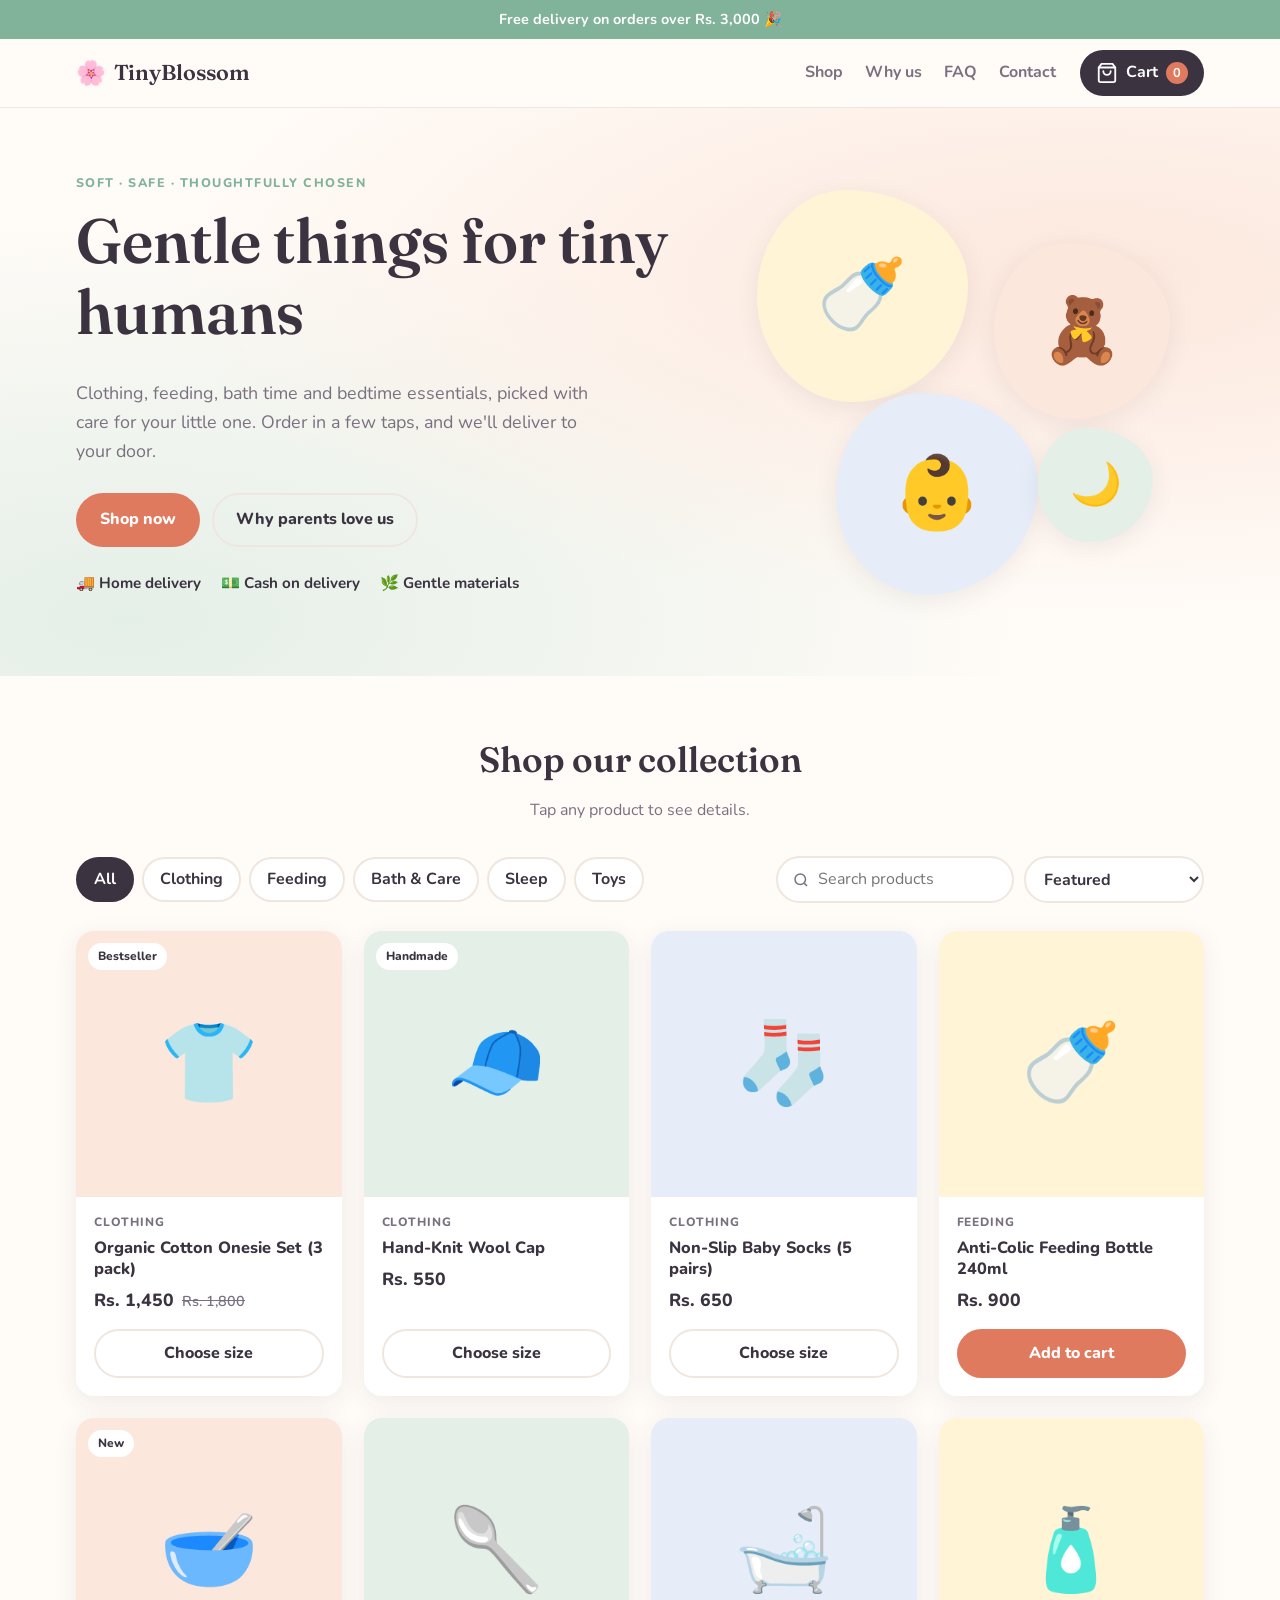
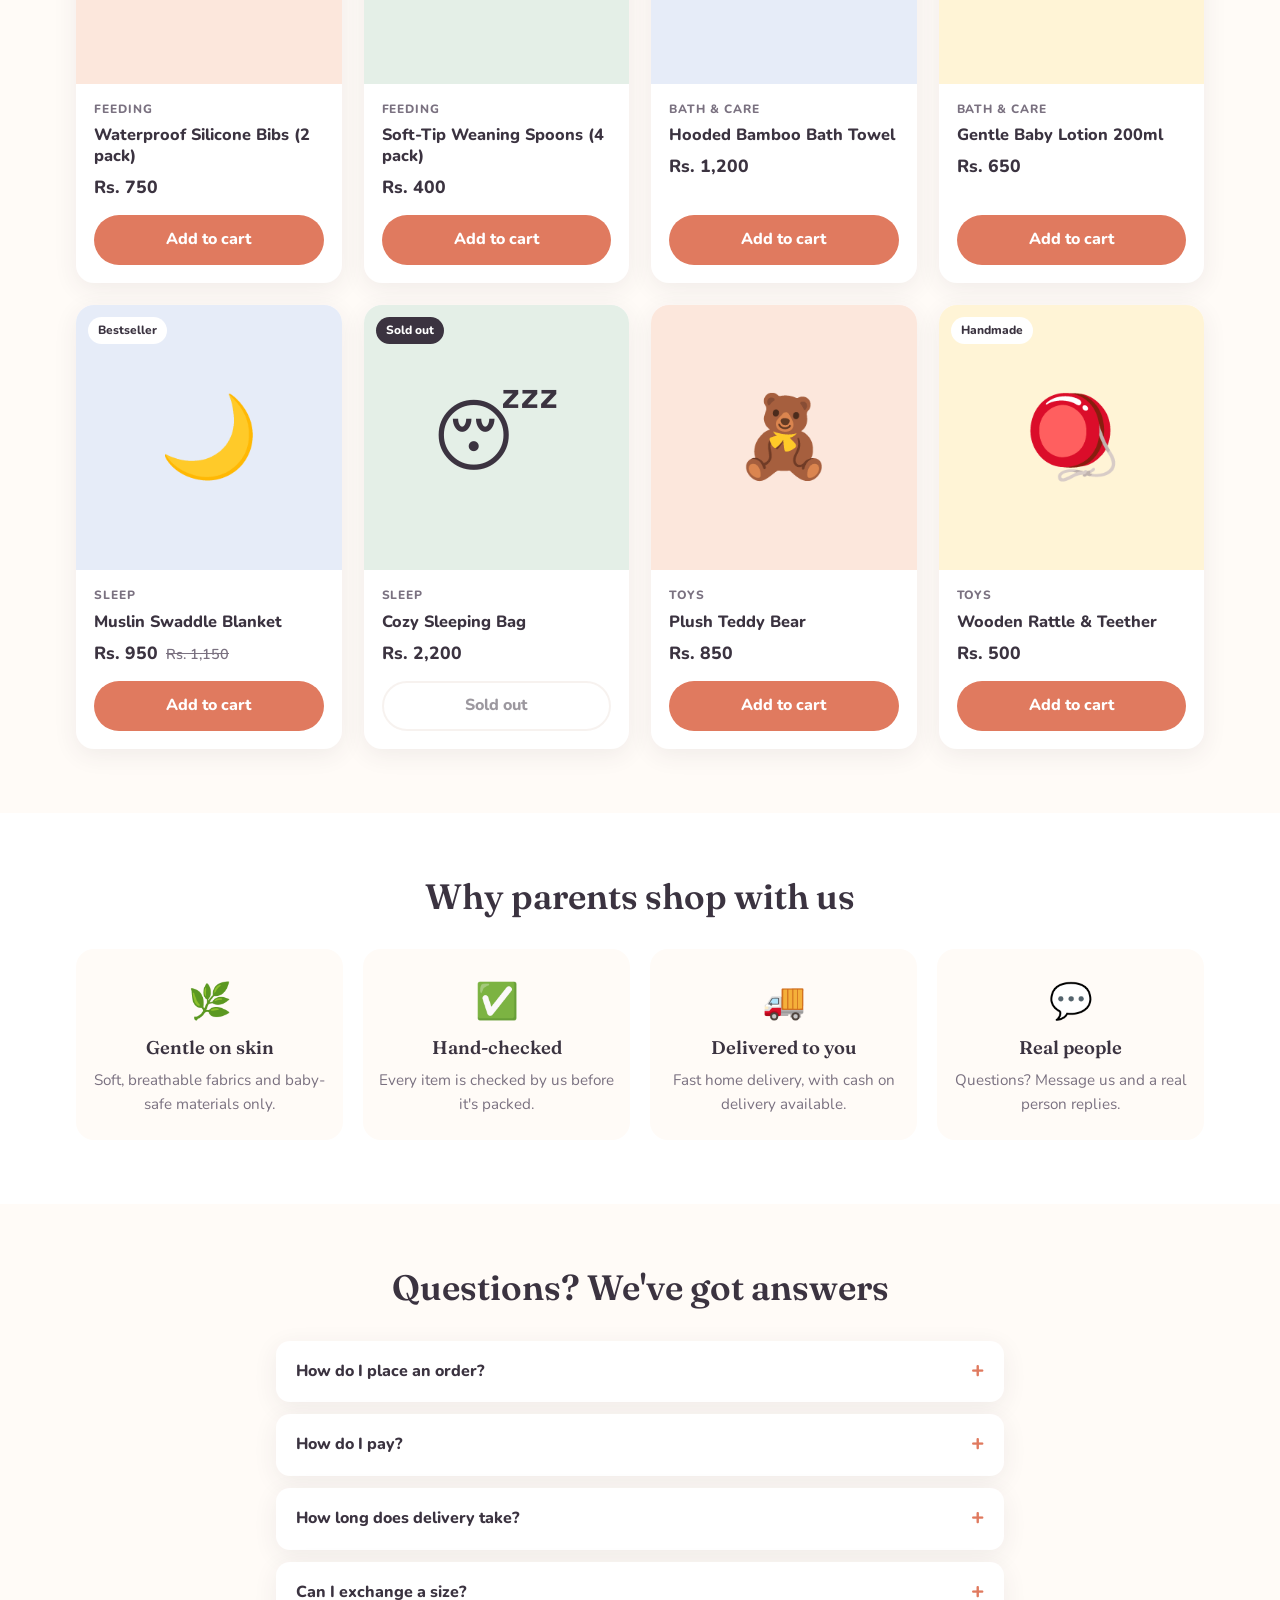
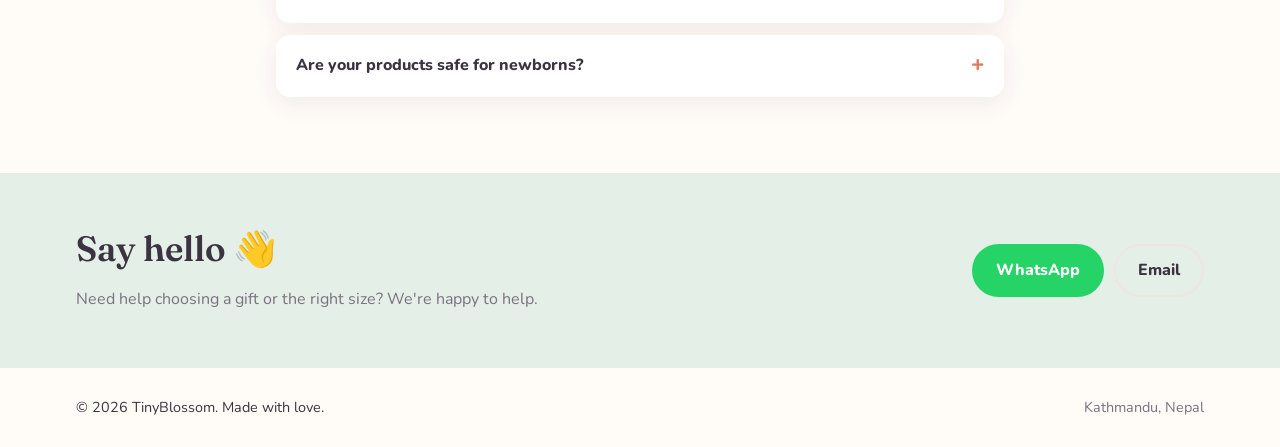
==== index.html @ 239378cd "TinyBlossom baby shop website Static shop with product catalog, filters, search, cart and WhatsApp/e" ====
<!doctype html>
<html lang="en">
<head>
  <meta charset="utf-8" />
  <meta name="viewport" content="width=device-width, initial-scale=1" />
  <title>TinyBlossom — Baby Shop</title>
  <meta name="description" content="Soft, safe and gentle baby clothing, feeding, bath, sleep and toys. Order easily on WhatsApp." />
  <link rel="icon" href="data:image/svg+xml,<svg xmlns='http://www.w3.org/2000/svg' viewBox='0 0 100 100'><text y='.9em' font-size='90'>🌸</text></svg>" />
  <link rel="preconnect" href="https://fonts.googleapis.com" />
  <link rel="preconnect" href="https://fonts.gstatic.com" crossorigin />
  <link href="https://fonts.googleapis.com/css2?family=Fraunces:opsz,wght@9..144,500;9..144,600&family=Nunito:wght@400;600;700;800&display=swap" rel="stylesheet" />
  <link rel="stylesheet" href="styles.css" />
</head>
<body>
  <a class="skip" href="#shop">Skip to products</a>

  <div class="announce" id="announce"></div>

  <header class="header">
    <div class="wrap header-inner">
      <a href="#" class="logo"><span class="logo-mark" aria-hidden="true">🌸</span><span class="shop-name"></span></a>
      <nav class="nav" aria-label="Main">
        <a href="#shop">Shop</a>
        <a href="#why">Why us</a>
        <a href="#faq">FAQ</a>
        <a href="#contact">Contact</a>
      </nav>
      <button class="cart-btn" id="cartBtn" aria-label="Open cart">
        <svg width="22" height="22" viewBox="0 0 24 24" fill="none" stroke="currentColor" stroke-width="2" stroke-linecap="round" stroke-linejoin="round" aria-hidden="true"><path d="M6 2 3 6v14a2 2 0 0 0 2 2h14a2 2 0 0 0 2-2V6l-3-4z"/><path d="M3 6h18"/><path d="M16 10a4 4 0 0 1-8 0"/></svg>
        <span>Cart</span>
        <span class="cart-count" id="cartCount">0</span>
      </button>
    </div>
  </header>

  <main>
    <section class="hero">
      <div class="wrap hero-inner">
        <div class="hero-text">
          <p class="eyebrow">Soft · Safe · Thoughtfully chosen</p>
          <h1><span class="tagline"></span></h1>
          <p class="lead">Clothing, feeding, bath time and bedtime essentials, picked with care for your little one. Order in a few taps, and we'll deliver to your door.</p>
          <div class="hero-cta">
            <a href="#shop" class="btn btn-primary">Shop now</a>
            <a href="#why" class="btn btn-ghost">Why parents love us</a>
          </div>
          <ul class="hero-perks">
            <li>🚚 Home delivery</li>
            <li>💵 Cash on delivery</li>
            <li>🌿 Gentle materials</li>
          </ul>
        </div>
        <div class="hero-art" aria-hidden="true">
          <div class="blob b1">🍼</div>
          <div class="blob b2">🧸</div>
          <div class="blob b3">👶</div>
          <div class="blob b4">🌙</div>
        </div>
      </div>
    </section>

    <section id="shop" class="shop">
      <div class="wrap">
        <div class="section-head">
          <h2>Shop our collection</h2>
          <p>Tap any product to see details.</p>
        </div>

        <div class="toolbar">
          <div class="chips" id="chips" role="tablist" aria-label="Categories"></div>
          <div class="toolbar-right">
            <label class="search">
              <svg width="18" height="18" viewBox="0 0 24 24" fill="none" stroke="currentColor" stroke-width="2" aria-hidden="true"><circle cx="11" cy="11" r="7"/><path d="m20 20-3.5-3.5"/></svg>
              <input id="search" type="search" placeholder="Search products" aria-label="Search products" />
            </label>
            <select id="sort" aria-label="Sort products">
              <option value="featured">Featured</option>
              <option value="low">Price: low to high</option>
              <option value="high">Price: high to low</option>
            </select>
          </div>
        </div>

        <div class="grid" id="grid"></div>
        <p class="empty" id="empty" hidden>No products match your search. Try another word.</p>
      </div>
    </section>

    <section id="why" class="why">
      <div class="wrap">
        <div class="section-head"><h2>Why parents shop with us</h2></div>
        <div class="why-grid">
          <div class="why-card"><div class="why-icon">🌿</div><h3>Gentle on skin</h3><p>Soft, breathable fabrics and baby-safe materials only.</p></div>
          <div class="why-card"><div class="why-icon">✅</div><h3>Hand-checked</h3><p>Every item is checked by us before it's packed.</p></div>
          <div class="why-card"><div class="why-icon">🚚</div><h3>Delivered to you</h3><p>Fast home delivery, with cash on delivery available.</p></div>
          <div class="why-card"><div class="why-icon">💬</div><h3>Real people</h3><p>Questions? Message us and a real person replies.</p></div>
        </div>
      </div>
    </section>

    <section id="faq" class="faq">
      <div class="wrap narrow">
        <div class="section-head"><h2>Questions? We've got answers</h2></div>
        <details><summary>How do I place an order?</summary><p>Add items to your cart, tap <strong>Checkout</strong>, fill in your name, phone and address, then send. Your order arrives to us on WhatsApp (or email), and we'll confirm it with you.</p></details>
        <details><summary>How do I pay?</summary><p>Cash on delivery is available. We can also share digital payment details when we confirm your order.</p></details>
        <details><summary>How long does delivery take?</summary><p>Usually 1–3 days inside the city and 3–7 days outside. We'll tell you the exact time when we confirm.</p></details>
        <details><summary>Can I exchange a size?</summary><p>Yes. Unused items with tags can be exchanged within 7 days. Just message us.</p></details>
        <details><summary>Are your products safe for newborns?</summary><p>We choose BPA-free, non-toxic and skin-friendly items. Each product page tells you more about the materials.</p></details>
      </div>
    </section>

    <section id="contact" class="contact">
      <div class="wrap contact-inner">
        <div>
          <h2>Say hello 👋</h2>
          <p>Need help choosing a gift or the right size? We're happy to help.</p>
        </div>
        <div class="contact-links" id="contactLinks"></div>
      </div>
    </section>
  </main>

  <footer class="footer">
    <div class="wrap footer-inner">
      <p>© <span id="year"></span> <span class="shop-name"></span>. Made with love.</p>
      <p class="muted" id="footerLoc"></p>
    </div>
  </footer>

  <!-- Product modal -->
  <dialog id="productModal" class="modal" aria-labelledby="pmTitle">
    <button class="icon-btn close" data-close aria-label="Close">✕</button>
    <div class="pm" id="pmBody"></div>
  </dialog>

  <!-- Cart drawer -->
  <div class="overlay" id="overlay" hidden></div>
  <aside class="drawer" id="drawer" aria-label="Shopping cart" aria-hidden="true">
    <div class="drawer-head">
      <h2 id="drawerTitle">Your cart</h2>
      <button class="icon-btn" id="closeDrawer" aria-label="Close cart">✕</button>
    </div>

    <div class="drawer-body" id="cartView">
      <div id="cartItems"></div>
      <div class="cart-empty" id="cartEmpty">
        <div class="big">🧺</div>
        <p>Your cart is empty.</p>
        <button class="btn btn-ghost" id="keepShopping">Browse products</button>
      </div>
    </div>

    <form class="drawer-body checkout" id="checkoutView" hidden novalidate>
      <button type="button" class="link-btn" id="backToCart">← Back to cart</button>
      <label>Full name<input name="name" required autocomplete="name" /></label>
      <label>Phone number<input name="phone" type="tel" required autocomplete="tel" /></label>
      <label>Delivery address<textarea name="address" rows="3" required autocomplete="street-address"></textarea></label>
      <label>Note (optional)<textarea name="note" rows="2" placeholder="Gift wrap, preferred time, etc."></textarea></label>
      <fieldset class="pay">
        <legend>Payment</legend>
        <label class="radio"><input type="radio" name="payment" value="Cash on delivery" checked /> Cash on delivery</label>
        <label class="radio"><input type="radio" name="payment" value="Digital payment (send details)" /> Digital payment</label>
      </fieldset>
      <p class="form-error" id="formError" role="alert"></p>
    </form>

    <div class="drawer-done drawer-body" id="doneView" hidden>
      <div class="big">💛</div>
      <h3>Thank you!</h3>
      <p>Your order message is ready. Once you send it, we'll reply to confirm your order and delivery.</p>
      <button class="btn btn-primary" id="doneBtn">Continue shopping</button>
    </div>

    <div class="drawer-foot" id="drawerFoot">
      <div class="totals">
        <div><span>Subtotal</span><span id="subtotal"></span></div>
        <div><span>Delivery</span><span id="delivery"></span></div>
        <div class="grand"><span>Total</span><span id="total"></span></div>
        <p class="free-note" id="freeNote"></p>
      </div>
      <button class="btn btn-primary btn-block" id="checkoutBtn">Checkout</button>
      <div class="send-btns" id="sendBtns" hidden>
        <button class="btn btn-whatsapp btn-block" id="sendWhatsapp" form="checkoutView" type="submit" data-via="whatsapp">Send order on WhatsApp</button>
        <button class="btn btn-ghost btn-block" id="sendEmail" form="checkoutView" type="submit" data-via="email">Send order by email</button>
      </div>
    </div>
  </aside>

  <div class="toast" id="toast" role="status" aria-live="polite"></div>

  <script src="products.js"></script>
  <script src="app.js"></script>
</body>
</html>
---- styles.css ----
:root {
  --bg: #FFFBF7;
  --surface: #FFFFFF;
  --ink: #3B3340;
  --muted: #7A7180;
  --line: #EFE6E0;
  --primary: #E07A5F;
  --primary-dark: #C9654B;
  --sage: #81B29A;
  --sage-soft: #E4EFE7;
  --peach-soft: #FCE7DC;
  --butter-soft: #FFF4D6;
  --sky-soft: #E6ECF8;
  --whatsapp: #25D366;
  --radius: 18px;
  --shadow: 0 6px 24px rgba(59, 51, 64, 0.08);
  --font-head: "Fraunces", Georgia, serif;
  --font-body: "Nunito", system-ui, -apple-system, sans-serif;
}

* { box-sizing: border-box; }
html { scroll-behavior: smooth; overflow-x: clip; }
body {
  margin: 0;
  background: var(--bg);
  color: var(--ink);
  font-family: var(--font-body);
  font-size: 16px;
  line-height: 1.6;
  -webkit-font-smoothing: antialiased;
}
img { max-width: 100%; display: block; }
a { color: inherit; }
h1, h2, h3 { font-family: var(--font-head); font-weight: 600; line-height: 1.15; margin: 0 0 .5em; }
h2 { font-size: clamp(1.6rem, 3vw, 2.2rem); }
button, input, select, textarea { font: inherit; color: inherit; }
:focus-visible { outline: 3px solid var(--sage); outline-offset: 2px; }

.wrap { max-width: 1160px; margin: 0 auto; padding: 0 16px; }
.narrow { max-width: 760px; }
.muted { color: var(--muted); }

.skip { position: absolute; left: -999px; top: 8px; background: var(--ink); color: #fff; padding: 8px 12px; border-radius: 8px; z-index: 100; }
.skip:focus { left: 8px; }

.announce { background: var(--sage); color: #fff; text-align: center; font-size: .9rem; font-weight: 700; padding: 8px 16px; }
.announce:empty { display: none; }

/* Header */
.header { position: sticky; top: 0; z-index: 20; background: rgba(255, 251, 247, .92); backdrop-filter: blur(10px); border-bottom: 1px solid var(--line); }
.header-inner { display: flex; align-items: center; gap: 24px; height: 68px; }
.logo { display: flex; align-items: center; gap: 8px; text-decoration: none; font-family: var(--font-head); font-size: 1.35rem; font-weight: 600; }
.logo-mark { font-size: 1.5rem; }
.nav { display: flex; gap: 22px; margin-left: auto; }
.nav a { text-decoration: none; font-weight: 700; color: var(--muted); }
.nav a:hover { color: var(--ink); }
.cart-btn { display: flex; align-items: center; gap: 8px; border: 0; background: var(--ink); color: #fff; padding: 10px 16px; border-radius: 999px; cursor: pointer; font-weight: 700; }
.cart-btn:hover { background: #2a242e; }
.cart-count { background: var(--primary); min-width: 22px; height: 22px; border-radius: 999px; font-size: .8rem; display: grid; place-items: center; padding: 0 6px; }
.cart-btn.bump { animation: bump .35s ease; }
@keyframes bump { 50% { transform: scale(1.12); } }

/* Buttons */
.btn { display: inline-flex; align-items: center; justify-content: center; gap: 8px; border: 2px solid transparent; padding: 12px 22px; border-radius: 999px; font-weight: 800; text-decoration: none; cursor: pointer; transition: background .15s, transform .1s; }
.btn:active { transform: scale(.98); }
.btn-primary { background: var(--primary); color: #fff; }
.btn-primary:hover { background: var(--primary-dark); }
.btn-ghost { background: transparent; border-color: var(--line); color: var(--ink); }
.btn-ghost:hover { border-color: var(--ink); }
.btn-whatsapp { background: var(--whatsapp); color: #fff; }
.btn-whatsapp:hover { background: #1fb457; }
.btn-block { width: 100%; }
.btn[disabled] { opacity: .5; cursor: not-allowed; }
.icon-btn { border: 0; background: var(--bg); width: 40px; height: 40px; border-radius: 999px; cursor: pointer; font-size: 1rem; }
.icon-btn:hover { background: var(--line); }
.link-btn { border: 0; background: none; padding: 0; color: var(--muted); font-weight: 700; cursor: pointer; text-align: left; }

/* Hero */
.hero { padding: 56px 0 72px; background: radial-gradient(ellipse at 85% 30%, var(--peach-soft), transparent 60%), radial-gradient(ellipse at 10% 90%, var(--sage-soft), transparent 55%); }
.hero-inner { display: grid; grid-template-columns: 1.1fr .9fr; gap: 40px; align-items: center; }
.eyebrow { text-transform: uppercase; letter-spacing: .12em; font-size: .78rem; font-weight: 800; color: var(--sage); margin: 0 0 12px; }
.hero h1 { font-size: clamp(2.3rem, 5.5vw, 3.9rem); }
.lead { font-size: 1.12rem; color: var(--muted); max-width: 520px; }
.hero-cta { display: flex; gap: 12px; flex-wrap: wrap; margin: 28px 0 24px; }
.hero-perks { list-style: none; padding: 0; margin: 0; display: flex; flex-wrap: wrap; gap: 10px 20px; font-weight: 700; font-size: .95rem; }
.hero-art { position: relative; aspect-ratio: 1; max-width: 440px; justify-self: center; width: 100%; }
.blob { position: absolute; display: grid; place-items: center; border-radius: 42% 58% 55% 45% / 50% 45% 55% 50%; box-shadow: var(--shadow); animation: float 6s ease-in-out infinite; }
.b1 { width: 48%; height: 48%; left: 4%; top: 6%; background: var(--butter-soft); font-size: 4.5rem; }
.b2 { width: 40%; height: 40%; right: 2%; top: 18%; background: var(--peach-soft); font-size: 4rem; animation-delay: -2s; }
.b3 { width: 46%; height: 46%; left: 22%; bottom: 2%; background: var(--sky-soft); font-size: 4.5rem; animation-delay: -4s; }
.b4 { width: 26%; height: 26%; right: 6%; bottom: 14%; background: var(--sage-soft); font-size: 2.6rem; animation-delay: -1s; }
@keyframes float { 50% { transform: translateY(-10px); } }
@media (prefers-reduced-motion: reduce) { .blob, .cart-btn.bump { animation: none; } html { scroll-behavior: auto; } }

/* Shop */
.shop { padding: 64px 0; }
.section-head { text-align: center; margin-bottom: 32px; }
.section-head p { color: var(--muted); margin: 0; }
.toolbar { display: flex; flex-wrap: wrap; gap: 16px; justify-content: space-between; align-items: center; margin-bottom: 28px; }
.chips { display: flex; gap: 8px; flex-wrap: wrap; }
.chip { border: 2px solid var(--line); background: var(--surface); padding: 8px 16px; border-radius: 999px; font-weight: 700; cursor: pointer; }
.chip:hover { border-color: var(--ink); }
.chip[aria-selected="true"] { background: var(--ink); color: #fff; border-color: var(--ink); }
.toolbar-right { display: flex; gap: 10px; }
.search { display: flex; align-items: center; gap: 8px; background: var(--surface); border: 2px solid var(--line); border-radius: 999px; padding: 0 14px; color: var(--muted); }
.search:focus-within { border-color: var(--sage); }
.search input { border: 0; outline: 0; background: transparent; padding: 9px 0; width: 180px; color: var(--ink); }
select { border: 2px solid var(--line); background: var(--surface); border-radius: 999px; padding: 9px 14px; font-weight: 700; cursor: pointer; }

.grid { display: grid; grid-template-columns: repeat(auto-fill, minmax(240px, 1fr)); gap: 22px; }
.card { background: var(--surface); border-radius: var(--radius); overflow: hidden; box-shadow: var(--shadow); display: flex; flex-direction: column; transition: transform .2s, box-shadow .2s; }
.card:hover { transform: translateY(-4px); box-shadow: 0 12px 32px rgba(59, 51, 64, .12); }
.card-media { position: relative; aspect-ratio: 1; display: grid; place-items: center; font-size: 5rem; border: 0; padding: 0; cursor: pointer; width: 100%; }
.card-media img { width: 100%; height: 100%; object-fit: cover; }
.badge { position: absolute; top: 12px; left: 12px; background: var(--surface); padding: 4px 10px; border-radius: 999px; font-size: .75rem; font-weight: 800; }
.badge.out { background: var(--ink); color: #fff; }
.card-body { padding: 16px 18px 18px; display: flex; flex-direction: column; gap: 6px; flex: 1; }
.card-cat { font-size: .75rem; text-transform: uppercase; letter-spacing: .08em; color: var(--muted); font-weight: 800; }
.card-title { font-weight: 800; font-size: 1.02rem; line-height: 1.3; margin: 0; border: 0; background: none; padding: 0; text-align: left; cursor: pointer; }
.card-title:hover { color: var(--primary); }
.price { display: flex; gap: 8px; align-items: baseline; font-weight: 800; font-size: 1.1rem; }
.old { color: var(--muted); text-decoration: line-through; font-weight: 600; font-size: .9rem; }
.card-foot { margin-top: auto; padding-top: 8px; }
.card .btn { width: 100%; padding: 10px 16px; }
.empty { text-align: center; color: var(--muted); padding: 40px 0; }

/* Why */
.why { padding: 64px 0; background: var(--surface); }
.why-grid { display: grid; grid-template-columns: repeat(4, 1fr); gap: 20px; }
.why-card { text-align: center; padding: 24px 16px; border-radius: var(--radius); background: var(--bg); }
.why-icon { font-size: 2.2rem; margin-bottom: 8px; }
.why-card h3 { font-size: 1.15rem; }
.why-card p { margin: 0; color: var(--muted); font-size: .95rem; }

/* FAQ */
.faq { padding: 64px 0; }
details { background: var(--surface); border-radius: 14px; padding: 4px 20px; margin-bottom: 12px; box-shadow: var(--shadow); }
summary { cursor: pointer; font-weight: 800; padding: 14px 0; list-style: none; display: flex; justify-content: space-between; gap: 16px; }
summary::-webkit-details-marker { display: none; }
summary::after { content: "+"; font-size: 1.4rem; line-height: 1; color: var(--primary); }
details[open] summary::after { content: "–"; }
details p { margin: 0 0 16px; color: var(--muted); }

/* Contact */
.contact { padding: 56px 0; background: var(--sage-soft); }
.contact-inner { display: flex; flex-wrap: wrap; justify-content: space-between; align-items: center; gap: 24px; }
.contact p { margin: 0; color: var(--muted); }
.contact-links { display: flex; flex-wrap: wrap; gap: 10px; }

.footer { padding: 28px 0; font-size: .9rem; }
.footer-inner { display: flex; flex-wrap: wrap; justify-content: space-between; gap: 8px; }
.footer p { margin: 0; }

/* Product modal */
.modal { border: 0; border-radius: 24px; padding: 0; max-width: 820px; width: calc(100% - 32px); background: var(--surface); color: var(--ink); box-shadow: 0 30px 80px rgba(0, 0, 0, .25); }
.modal::backdrop { background: rgba(59, 51, 64, .45); }
.modal .close { position: absolute; top: 12px; right: 12px; z-index: 2; background: var(--surface); }
.pm { display: grid; grid-template-columns: 1fr 1fr; }
.pm-media { display: grid; place-items: center; font-size: 8rem; min-height: 320px; }
.pm-media img { width: 100%; height: 100%; object-fit: cover; }
.pm-info { padding: 32px 28px; display: flex; flex-direction: column; gap: 12px; }
.pm-info h3 { font-size: 1.6rem; margin: 0; }
.pm-info p { margin: 0; color: var(--muted); }
.opt-label { font-weight: 800; font-size: .9rem; }
.sizes { display: flex; gap: 8px; flex-wrap: wrap; }
.size { border: 2px solid var(--line); background: var(--surface); border-radius: 10px; padding: 6px 12px; font-weight: 700; cursor: pointer; }
.size[aria-pressed="true"] { border-color: var(--ink); background: var(--ink); color: #fff; }
.qty { display: inline-flex; align-items: center; border: 2px solid var(--line); border-radius: 999px; }
.qty button { border: 0; background: none; width: 36px; height: 36px; cursor: pointer; font-size: 1.1rem; font-weight: 800; }
.qty span { min-width: 28px; text-align: center; font-weight: 800; }
.pm-actions { display: flex; gap: 12px; align-items: center; margin-top: 8px; flex-wrap: wrap; }
.pm-actions .btn { flex: 1; }

/* Drawer */
.overlay { position: fixed; inset: 0; background: rgba(59, 51, 64, .45); z-index: 40; }
.drawer { position: fixed; top: 0; right: 0; height: 100%; width: min(420px, 100%); background: var(--surface); z-index: 50; display: flex; flex-direction: column; transform: translateX(100%); visibility: hidden; transition: transform .28s ease, visibility 0s .28s; box-shadow: -10px 0 40px rgba(0, 0, 0, .12); }
.drawer.open { transform: none; visibility: visible; transition: transform .28s ease; }
.drawer-head { display: flex; justify-content: space-between; align-items: center; padding: 18px 20px; border-bottom: 1px solid var(--line); }
.drawer-head h2 { font-size: 1.4rem; margin: 0; }
.drawer-body { flex: 1; overflow-y: auto; padding: 16px 20px; }
.drawer-foot { border-top: 1px solid var(--line); padding: 16px 20px 20px; display: flex; flex-direction: column; gap: 10px; }
.cart-item { display: grid; grid-template-columns: 64px 1fr auto; gap: 12px; align-items: center; padding: 12px 0; border-bottom: 1px solid var(--line); }
.ci-thumb { width: 64px; height: 64px; border-radius: 12px; display: grid; place-items: center; font-size: 2rem; overflow: hidden; }
.ci-thumb img { width: 100%; height: 100%; object-fit: cover; }
.ci-name { font-weight: 800; font-size: .95rem; line-height: 1.3; }
.ci-meta { font-size: .85rem; color: var(--muted); }
.ci-right { display: flex; flex-direction: column; align-items: flex-end; gap: 6px; }
.ci-right .qty button { width: 28px; height: 28px; font-size: .95rem; }
.ci-remove { border: 0; background: none; color: var(--muted); font-size: .8rem; cursor: pointer; text-decoration: underline; padding: 0; }
.cart-empty, .drawer-done { text-align: center; padding: 40px 10px; color: var(--muted); }
.drawer-done { display: flex; flex-direction: column; align-items: center; gap: 8px; }
.drawer-done[hidden], .cart-empty[hidden], .checkout[hidden], .drawer-foot[hidden], .send-btns[hidden] { display: none; }
.big { font-size: 3.5rem; }
.totals > div { display: flex; justify-content: space-between; color: var(--muted); }
.totals .grand { color: var(--ink); font-weight: 800; font-size: 1.15rem; margin-top: 4px; }
.free-note { margin: 6px 0 0; font-size: .85rem; color: var(--sage); font-weight: 700; }
.free-note:empty { display: none; }
.send-btns { display: flex; flex-direction: column; gap: 10px; }

.checkout { display: flex; flex-direction: column; gap: 14px; }
.checkout label { display: flex; flex-direction: column; gap: 6px; font-weight: 800; font-size: .9rem; }
.checkout input, .checkout textarea { border: 2px solid var(--line); border-radius: 12px; padding: 10px 12px; font-weight: 400; resize: vertical; }
.checkout input:focus, .checkout textarea:focus { outline: 0; border-color: var(--sage); }
.checkout .invalid { border-color: var(--primary); }
.pay { border: 2px solid var(--line); border-radius: 12px; padding: 10px 14px; display: flex; flex-direction: column; gap: 6px; }
.pay legend { font-weight: 800; font-size: .9rem; padding: 0 4px; }
.checkout .radio { flex-direction: row; align-items: center; gap: 8px; font-weight: 600; }
.form-error { color: var(--primary-dark); font-weight: 700; margin: 0; font-size: .9rem; }
.form-error:empty { display: none; }

.toast { position: fixed; left: 50%; bottom: 24px; visibility: hidden; transform: translate(-50%, 120px); background: var(--ink); color: #fff; padding: 12px 20px; border-radius: 999px; font-weight: 700; z-index: 60; transition: transform .25s ease; pointer-events: none; max-width: calc(100% - 32px); text-align: center; }
.toast.show { transform: translate(-50%, 0); visibility: visible; }
body.locked .toast { display: none; }

body.locked { overflow: hidden; }

/* Responsive */
@media (max-width: 900px) {
  .why-grid { grid-template-columns: repeat(2, 1fr); }
}
@media (max-width: 760px) {
  .nav { display: none; }
  .cart-btn { margin-left: auto; }
  .hero { padding: 32px 0 48px; }
  .hero-inner { grid-template-columns: 1fr; }
  .hero-art { max-width: 280px; order: -1; }
  .b1, .b3 { font-size: 3rem; } .b2 { font-size: 2.6rem; } .b4 { font-size: 1.8rem; }
  .toolbar { flex-direction: column; align-items: stretch; }
  .chips { flex-wrap: nowrap; overflow-x: auto; padding-bottom: 4px; scrollbar-width: none; }
  .chip { flex-shrink: 0; }
  .toolbar-right { width: 100%; }
  .search { flex: 1; }
  .search input { width: 100%; }
  .grid { grid-template-columns: repeat(2, 1fr); gap: 14px; }
  .card-media { font-size: 3.5rem; }
  .card-body { padding: 12px; }
  .card-title { font-size: .92rem; }
  .pm { grid-template-columns: 1fr; }
  .pm-media { min-height: 200px; font-size: 6rem; }
  .pm-info { padding: 20px; }
}
@media (max-width: 380px) {
  .cart-btn span:not(.cart-count) { display: none; }
}
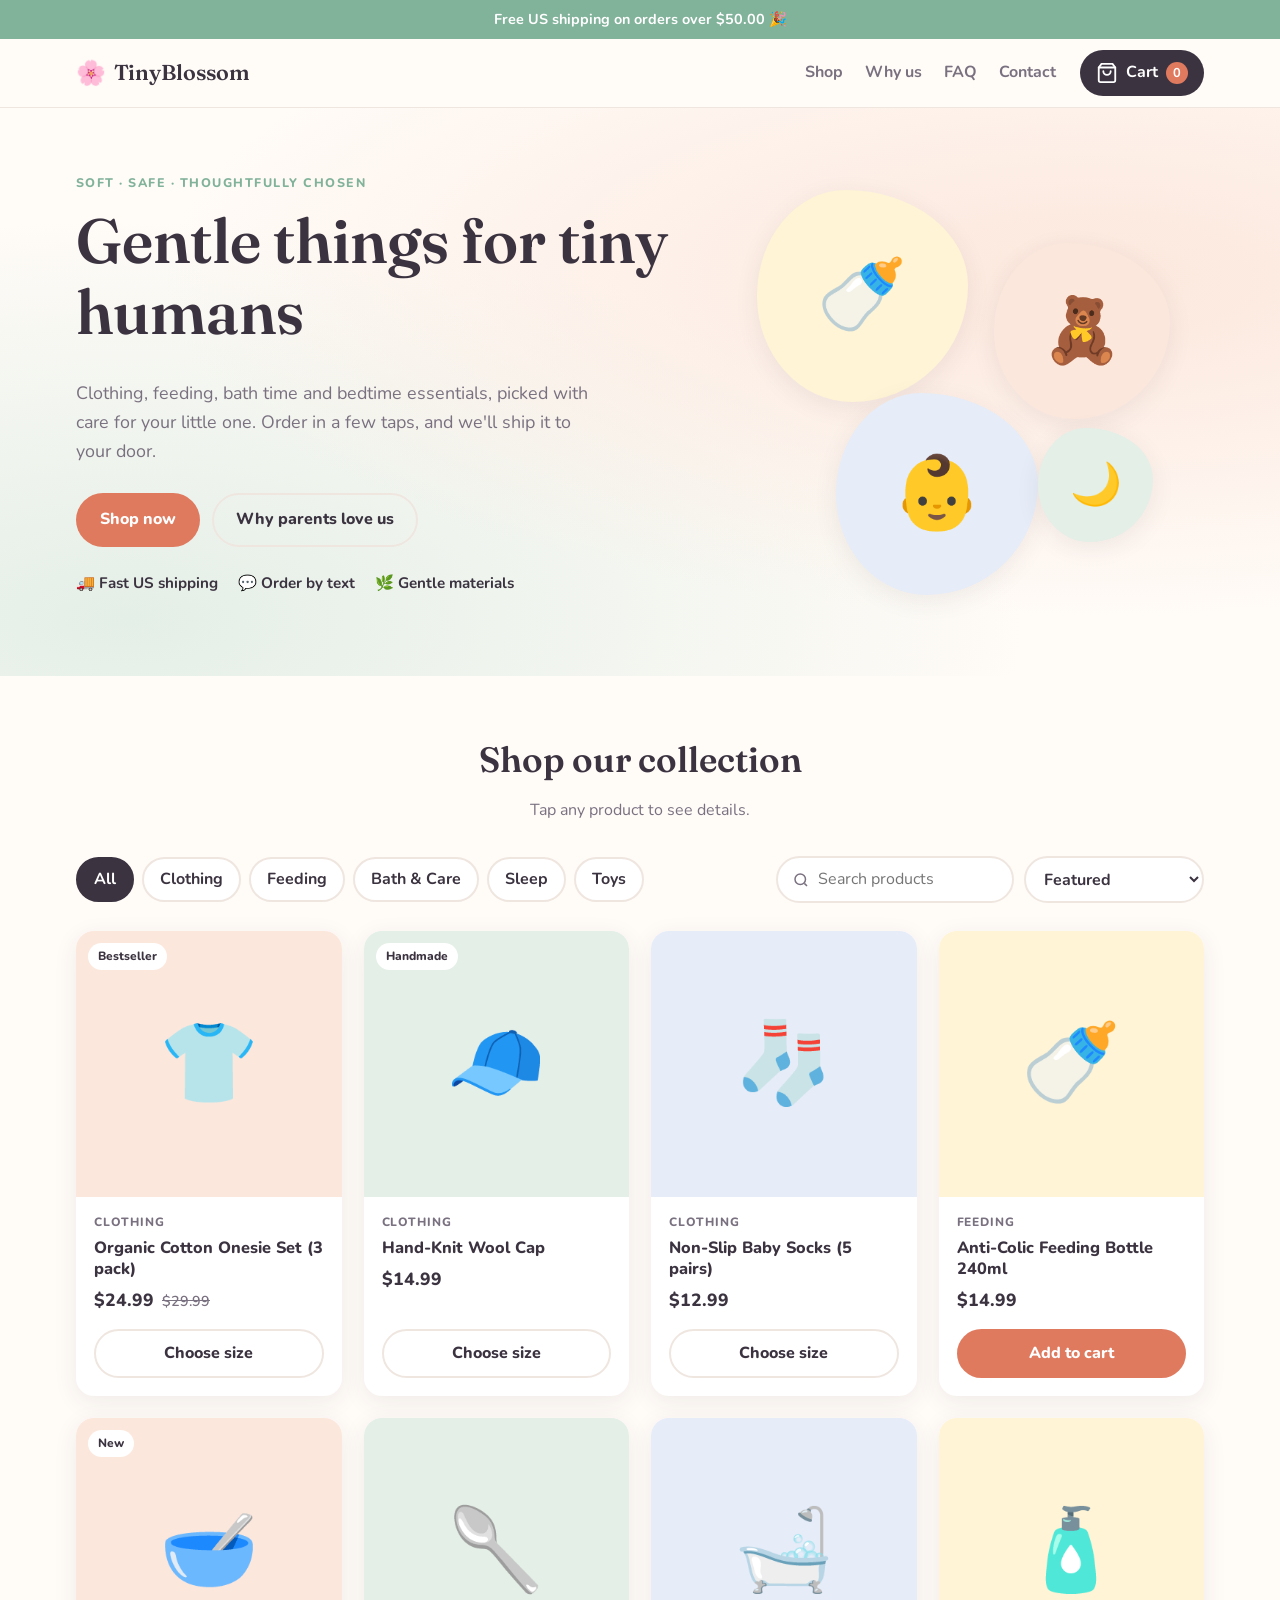
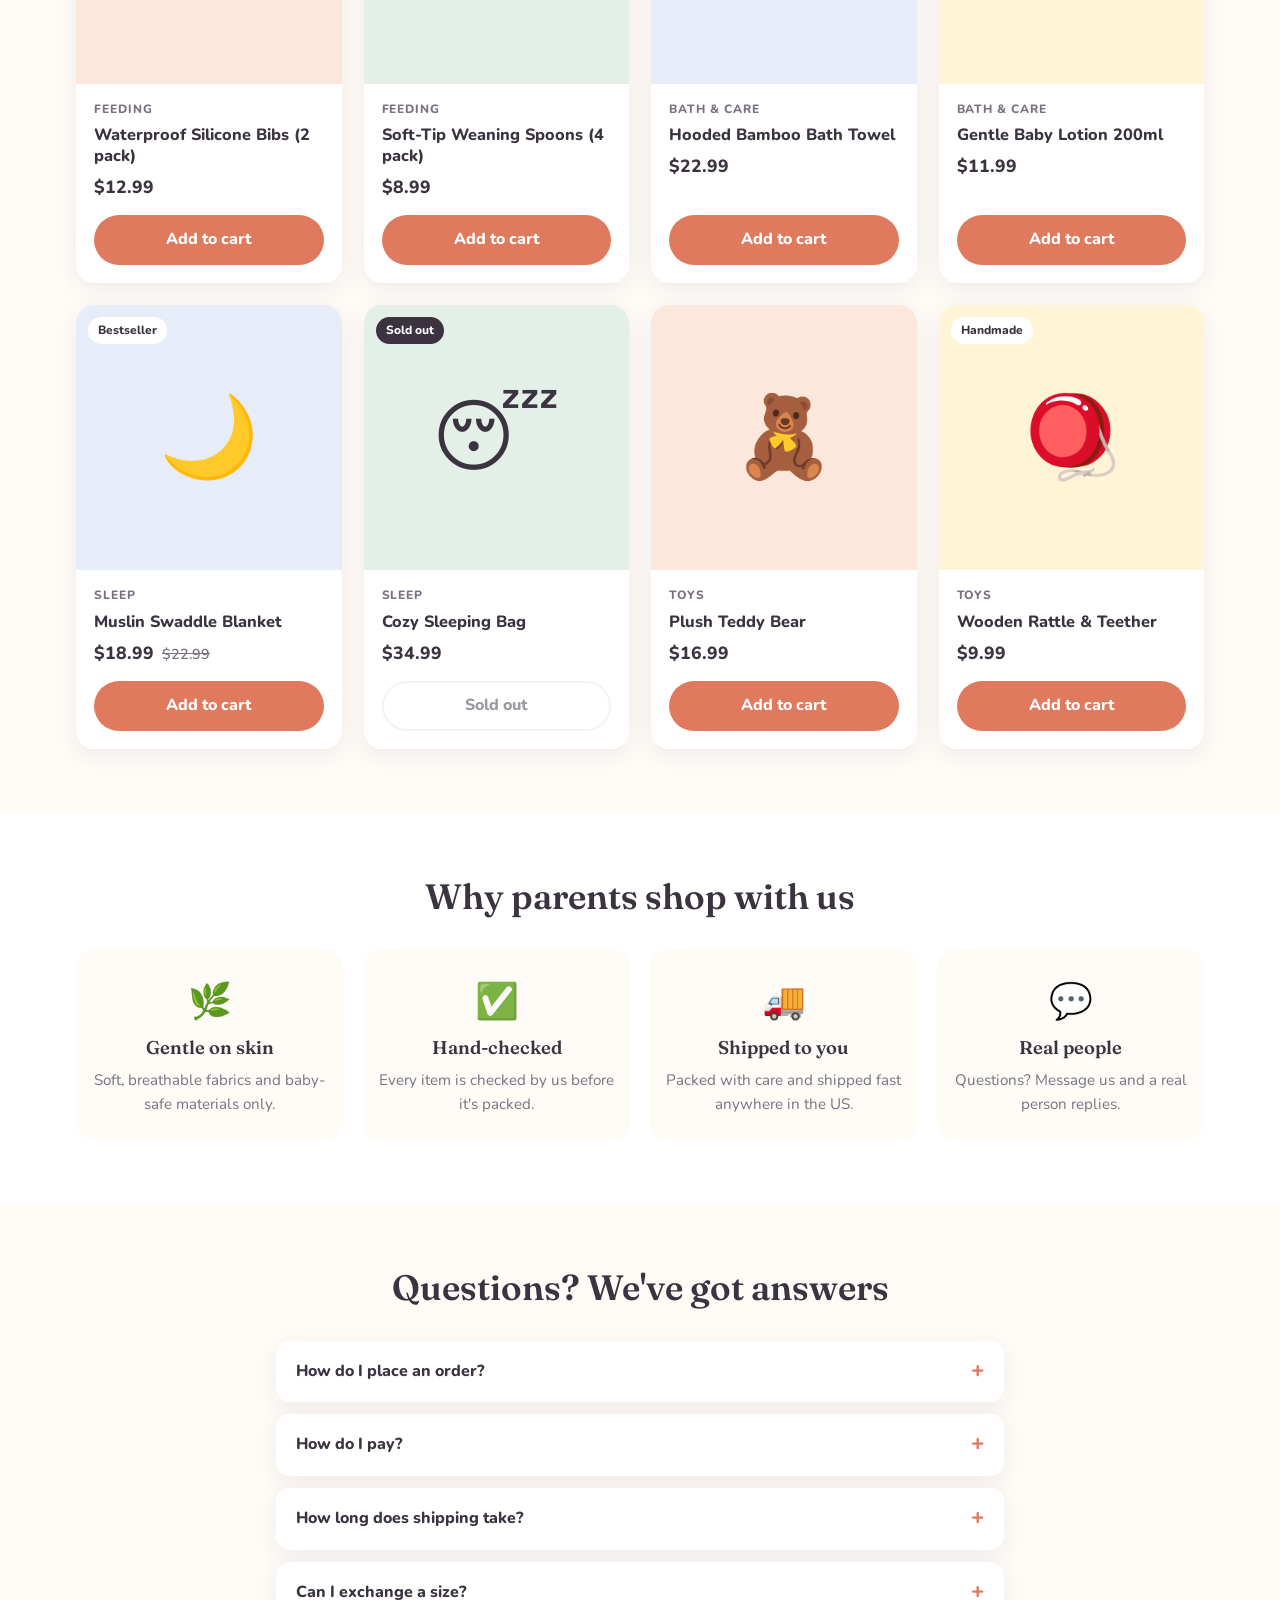
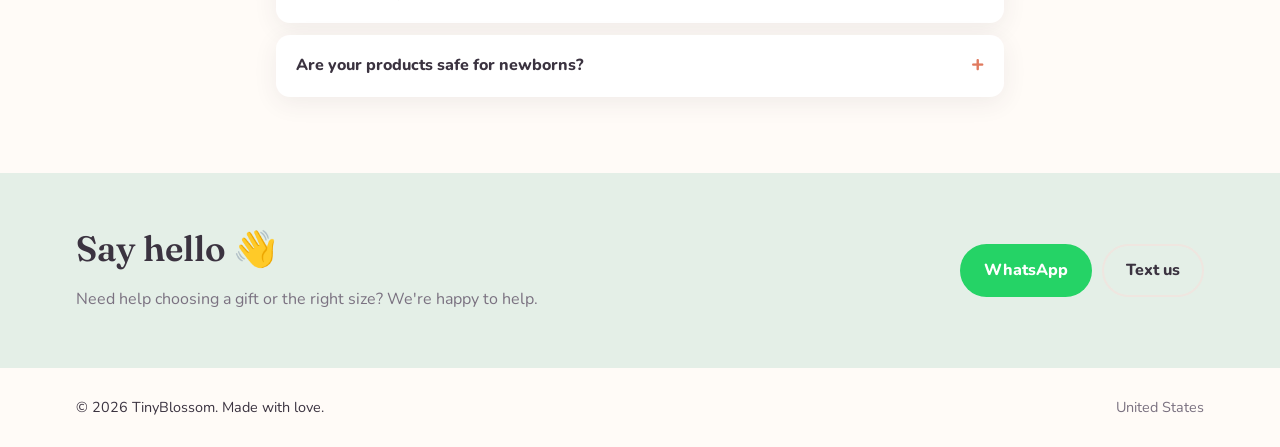
==== commit 4f85fc1d: "Set up shop for the US: USD prices, shipping, SMS ordering Co-Authored-By: Claude Opus 5.5 <noreply@" ====
--- a/index.html
+++ b/index.html
@@ -4,7 +4,7 @@
   <meta charset="utf-8" />
   <meta name="viewport" content="width=device-width, initial-scale=1" />
   <title>TinyBlossom — Baby Shop</title>
-  <meta name="description" content="Soft, safe and gentle baby clothing, feeding, bath, sleep and toys. Order easily on WhatsApp." />
+  <meta name="description" content="Soft, safe and gentle baby clothing, feeding, bath, sleep and toys. Order easily by text or WhatsApp." />
   <link rel="icon" href="data:image/svg+xml,<svg xmlns='http://www.w3.org/2000/svg' viewBox='0 0 100 100'><text y='.9em' font-size='90'>🌸</text></svg>" />
   <link rel="preconnect" href="https://fonts.googleapis.com" />
   <link rel="preconnect" href="https://fonts.gstatic.com" crossorigin />
@@ -39,14 +39,14 @@
         <div class="hero-text">
           <p class="eyebrow">Soft · Safe · Thoughtfully chosen</p>
           <h1><span class="tagline"></span></h1>
-          <p class="lead">Clothing, feeding, bath time and bedtime essentials, picked with care for your little one. Order in a few taps, and we'll deliver to your door.</p>
+          <p class="lead">Clothing, feeding, bath time and bedtime essentials, picked with care for your little one. Order in a few taps, and we'll ship it to your door.</p>
           <div class="hero-cta">
             <a href="#shop" class="btn btn-primary">Shop now</a>
             <a href="#why" class="btn btn-ghost">Why parents love us</a>
           </div>
           <ul class="hero-perks">
-            <li>🚚 Home delivery</li>
-            <li>💵 Cash on delivery</li>
+            <li>🚚 Fast US shipping</li>
+            <li>💬 Order by text</li>
             <li>🌿 Gentle materials</li>
           </ul>
         </div>
@@ -92,7 +92,7 @@
         <div class="why-grid">
           <div class="why-card"><div class="why-icon">🌿</div><h3>Gentle on skin</h3><p>Soft, breathable fabrics and baby-safe materials only.</p></div>
           <div class="why-card"><div class="why-icon">✅</div><h3>Hand-checked</h3><p>Every item is checked by us before it's packed.</p></div>
-          <div class="why-card"><div class="why-icon">🚚</div><h3>Delivered to you</h3><p>Fast home delivery, with cash on delivery available.</p></div>
+          <div class="why-card"><div class="why-icon">🚚</div><h3>Shipped to you</h3><p>Packed with care and shipped fast anywhere in the US.</p></div>
           <div class="why-card"><div class="why-icon">💬</div><h3>Real people</h3><p>Questions? Message us and a real person replies.</p></div>
         </div>
       </div>
@@ -101,10 +101,10 @@
     <section id="faq" class="faq">
       <div class="wrap narrow">
         <div class="section-head"><h2>Questions? We've got answers</h2></div>
-        <details><summary>How do I place an order?</summary><p>Add items to your cart, tap <strong>Checkout</strong>, fill in your name, phone and address, then send. Your order arrives to us on WhatsApp (or email), and we'll confirm it with you.</p></details>
-        <details><summary>How do I pay?</summary><p>Cash on delivery is available. We can also share digital payment details when we confirm your order.</p></details>
-        <details><summary>How long does delivery take?</summary><p>Usually 1–3 days inside the city and 3–7 days outside. We'll tell you the exact time when we confirm.</p></details>
-        <details><summary>Can I exchange a size?</summary><p>Yes. Unused items with tags can be exchanged within 7 days. Just message us.</p></details>
+        <details><summary>How do I place an order?</summary><p>Add items to your cart, tap <strong>Checkout</strong>, fill in your name, phone and address, then send. Your order comes to us by text message or WhatsApp, and we'll reply to confirm it and share payment details.</p></details>
+        <details><summary>How do I pay?</summary><p>After we confirm your order, you can pay with Zelle, Venmo, Cash App or PayPal. We ship once payment arrives.</p></details>
+        <details><summary>How long does shipping take?</summary><p>Orders ship within 1–2 business days and usually arrive 3–5 days later. We'll send you tracking once it ships.</p></details>
+        <details><summary>Can I exchange a size?</summary><p>Yes. Unused items with tags can be exchanged within 14 days. Just message us.</p></details>
         <details><summary>Are your products safe for newborns?</summary><p>We choose BPA-free, non-toxic and skin-friendly items. Each product page tells you more about the materials.</p></details>
       </div>
     </section>
@@ -154,12 +154,11 @@
       <button type="button" class="link-btn" id="backToCart">← Back to cart</button>
       <label>Full name<input name="name" required autocomplete="name" /></label>
       <label>Phone number<input name="phone" type="tel" required autocomplete="tel" /></label>
-      <label>Delivery address<textarea name="address" rows="3" required autocomplete="street-address"></textarea></label>
+      <label>Shipping address<textarea name="address" rows="3" required autocomplete="street-address" placeholder="Street, apt, city, state, ZIP"></textarea></label>
       <label>Note (optional)<textarea name="note" rows="2" placeholder="Gift wrap, preferred time, etc."></textarea></label>
       <fieldset class="pay">
         <legend>Payment</legend>
-        <label class="radio"><input type="radio" name="payment" value="Cash on delivery" checked /> Cash on delivery</label>
-        <label class="radio"><input type="radio" name="payment" value="Digital payment (send details)" /> Digital payment</label>
+        <div id="payOptions"></div>
       </fieldset>
       <p class="form-error" id="formError" role="alert"></p>
     </form>
@@ -174,12 +173,13 @@
     <div class="drawer-foot" id="drawerFoot">
       <div class="totals">
         <div><span>Subtotal</span><span id="subtotal"></span></div>
-        <div><span>Delivery</span><span id="delivery"></span></div>
+        <div><span>Shipping</span><span id="delivery"></span></div>
         <div class="grand"><span>Total</span><span id="total"></span></div>
         <p class="free-note" id="freeNote"></p>
       </div>
       <button class="btn btn-primary btn-block" id="checkoutBtn">Checkout</button>
       <div class="send-btns" id="sendBtns" hidden>
+        <button class="btn btn-primary btn-block" id="sendSms" form="checkoutView" type="submit" data-via="sms">Send order by text message</button>
         <button class="btn btn-whatsapp btn-block" id="sendWhatsapp" form="checkoutView" type="submit" data-via="whatsapp">Send order on WhatsApp</button>
         <button class="btn btn-ghost btn-block" id="sendEmail" form="checkoutView" type="submit" data-via="email">Send order by email</button>
       </div>
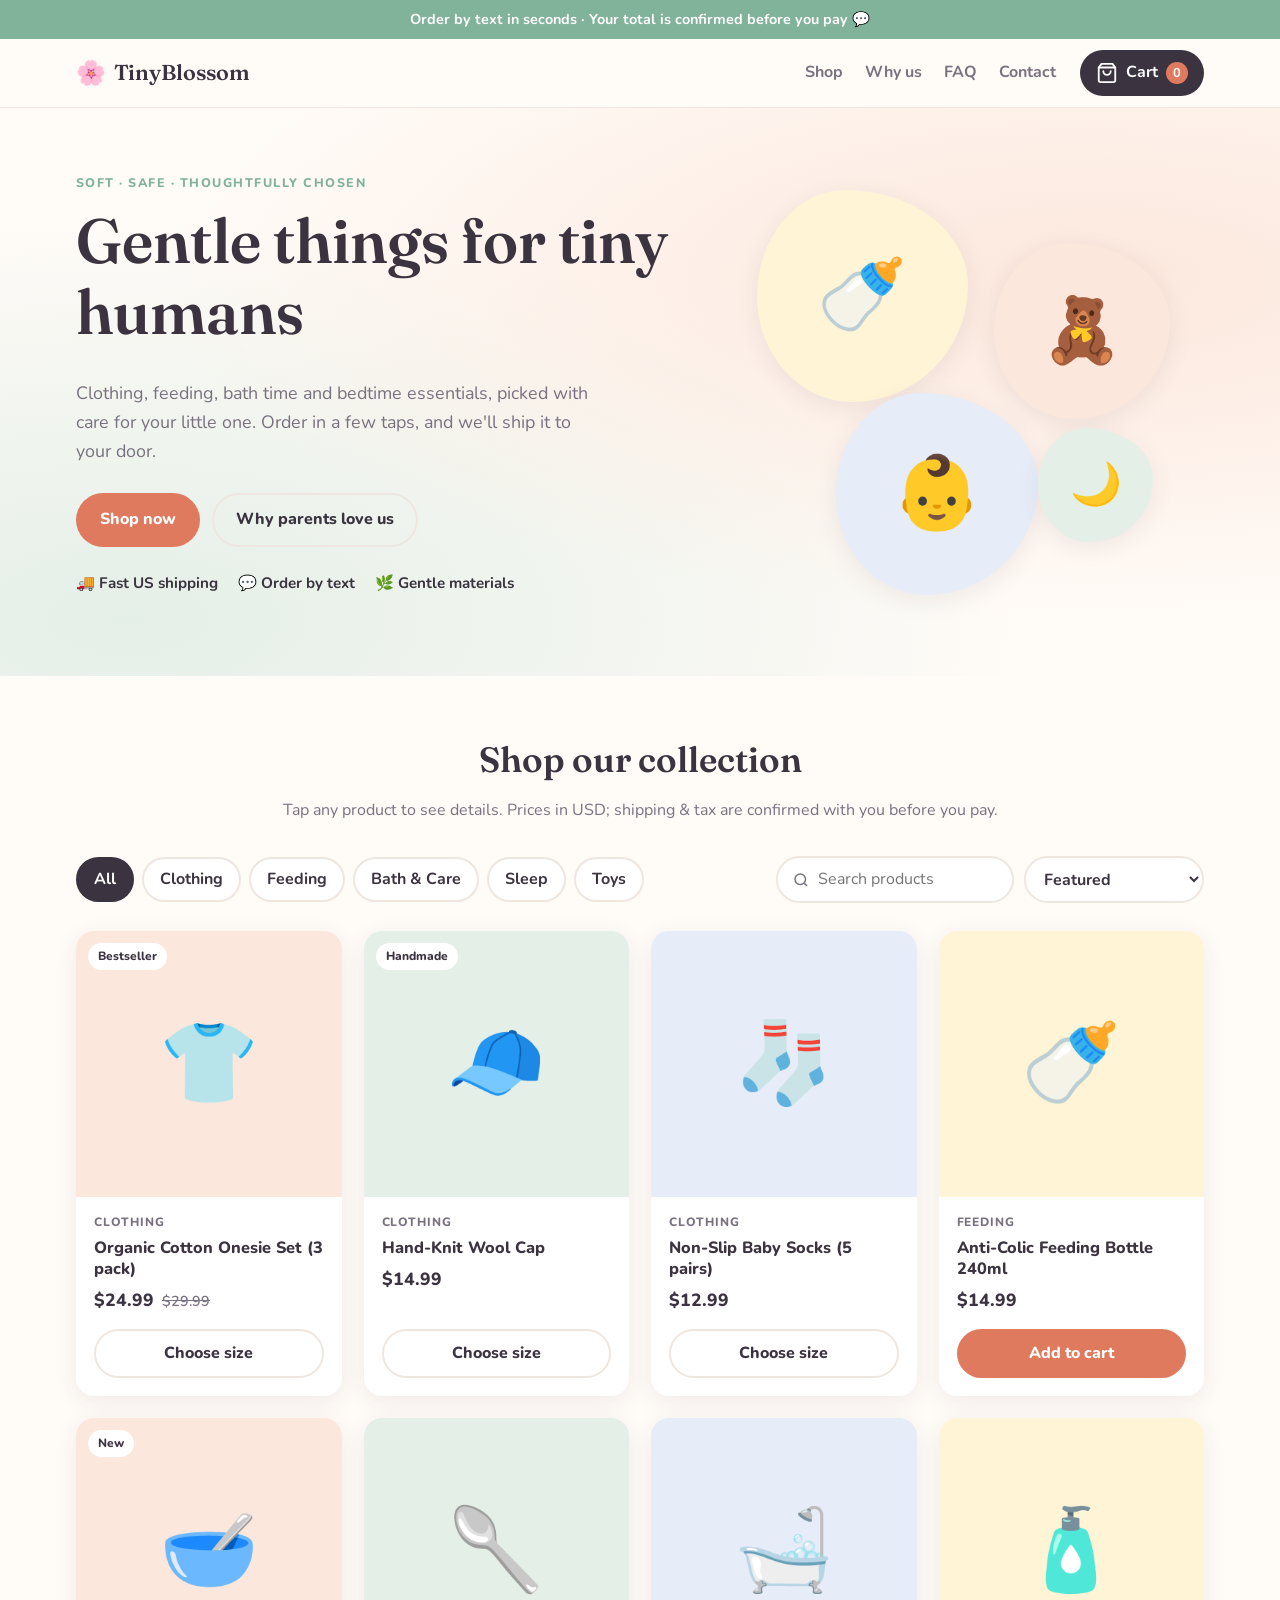
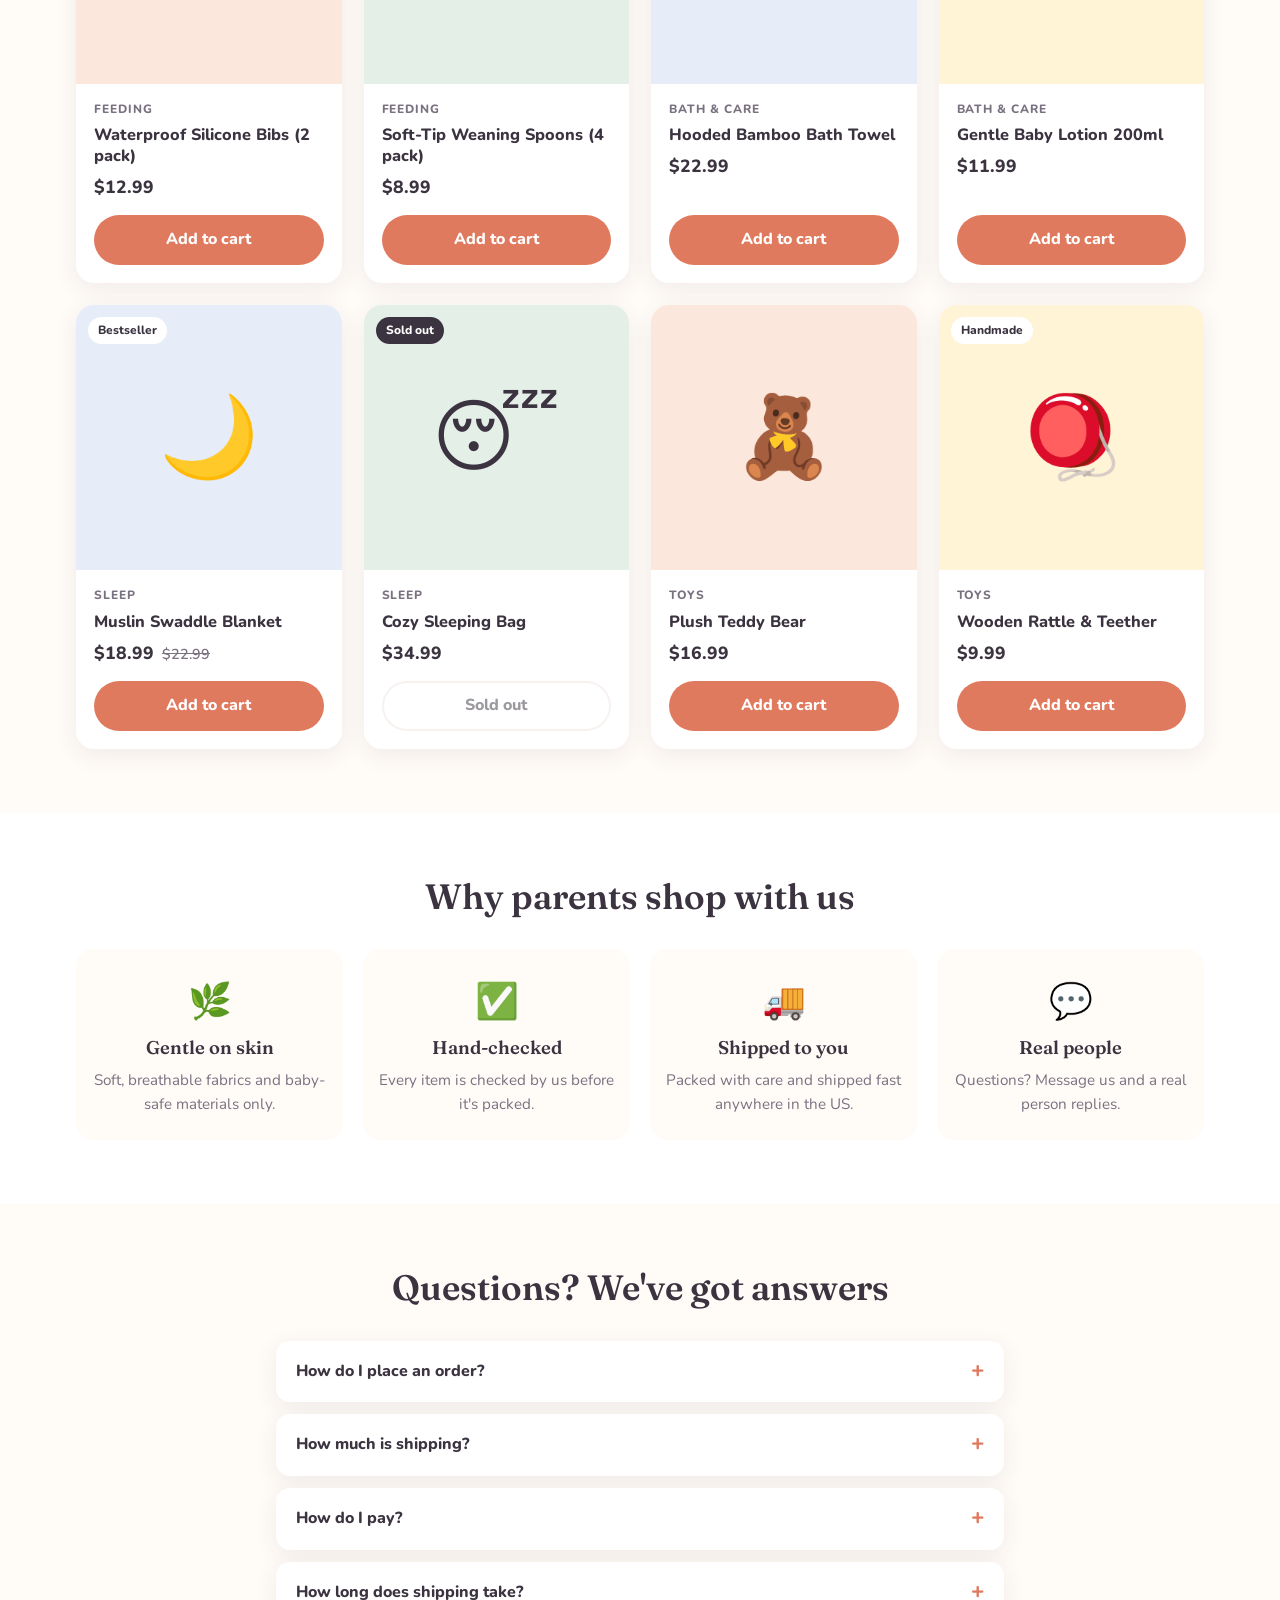
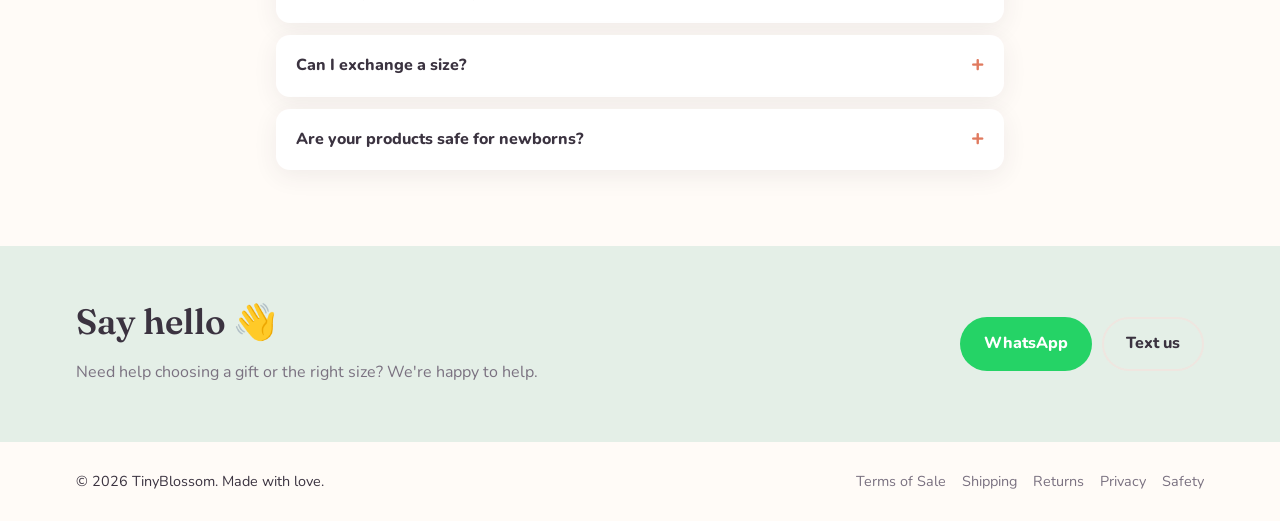
==== commit 04f1a114: "Quote shipping per order, add policies page, load products from Google Sheet Co-Authored-By: Claude " ====
--- a/index.html
+++ b/index.html
@@ -63,7 +63,7 @@
       <div class="wrap">
         <div class="section-head">
           <h2>Shop our collection</h2>
-          <p>Tap any product to see details.</p>
+          <p>Tap any product to see details. Prices in USD; shipping &amp; tax are confirmed with you before you pay.</p>
         </div>
 
         <div class="toolbar">
@@ -81,7 +81,7 @@
           </div>
         </div>
 
-        <div class="grid" id="grid"></div>
+        <div class="grid" id="grid"><p class="loading">Loading products…</p></div>
         <p class="empty" id="empty" hidden>No products match your search. Try another word.</p>
       </div>
     </section>
@@ -102,10 +102,11 @@
       <div class="wrap narrow">
         <div class="section-head"><h2>Questions? We've got answers</h2></div>
         <details><summary>How do I place an order?</summary><p>Add items to your cart, tap <strong>Checkout</strong>, fill in your name, phone and address, then send. Your order comes to us by text message or WhatsApp, and we'll reply to confirm it and share payment details.</p></details>
-        <details><summary>How do I pay?</summary><p>After we confirm your order, you can pay with Zelle, Venmo, Cash App or PayPal. We ship once payment arrives.</p></details>
+        <details><summary>How much is shipping?</summary><p>Shipping depends on your address and the size of your order, so we work it out for each order. After you send your order, we'll text you the exact total (including shipping and any sales tax). You only pay once you've approved it.</p></details>
+        <details><summary>How do I pay?</summary><p>After you approve your total, you can pay with Zelle, Venmo, Cash App or PayPal. We ship once payment arrives.</p></details>
         <details><summary>How long does shipping take?</summary><p>Orders ship within 1–2 business days and usually arrive 3–5 days later. We'll send you tracking once it ships.</p></details>
-        <details><summary>Can I exchange a size?</summary><p>Yes. Unused items with tags can be exchanged within 14 days. Just message us.</p></details>
-        <details><summary>Are your products safe for newborns?</summary><p>We choose BPA-free, non-toxic and skin-friendly items. Each product page tells you more about the materials.</p></details>
+        <details><summary>Can I exchange a size?</summary><p>Yes. Unused items with tags can be exchanged or returned within <span data-return-days>14</span> days of delivery. Just message us. See our <a href="legal.html#returns">return policy</a>.</p></details>
+        <details><summary>Are your products safe for newborns?</summary><p>We choose BPA-free, non-toxic and skin-friendly items. Each product page tells you more about the materials. Please also read our <a href="legal.html#safety">safety tips</a>.</p></details>
       </div>
     </section>
 
@@ -123,7 +124,13 @@
   <footer class="footer">
     <div class="wrap footer-inner">
       <p>© <span id="year"></span> <span class="shop-name"></span>. Made with love.</p>
-      <p class="muted" id="footerLoc"></p>
+      <nav class="footer-links" aria-label="Policies">
+        <a href="legal.html#terms">Terms of Sale</a>
+        <a href="legal.html#shipping">Shipping</a>
+        <a href="legal.html#returns">Returns</a>
+        <a href="legal.html#privacy">Privacy</a>
+        <a href="legal.html#safety">Safety</a>
+      </nav>
     </div>
   </footer>
 
@@ -157,24 +164,25 @@
       <label>Shipping address<textarea name="address" rows="3" required autocomplete="street-address" placeholder="Street, apt, city, state, ZIP"></textarea></label>
       <label>Note (optional)<textarea name="note" rows="2" placeholder="Gift wrap, preferred time, etc."></textarea></label>
       <fieldset class="pay">
-        <legend>Payment</legend>
+        <legend>Payment (after you approve your total)</legend>
         <div id="payOptions"></div>
       </fieldset>
+      <label class="agree"><input type="checkbox" name="agree" required /> <span>I agree to the <a href="legal.html#terms" target="_blank">Terms of Sale</a> and understand shipping and any sales tax will be added and confirmed with me before I pay.</span></label>
       <p class="form-error" id="formError" role="alert"></p>
     </form>
 
     <div class="drawer-done drawer-body" id="doneView" hidden>
       <div class="big">💛</div>
       <h3>Thank you!</h3>
-      <p>Your order message is ready. Once you send it, we'll reply to confirm your order and delivery.</p>
+      <p>Your order message is ready. Once you send it, we'll text you back with your total, including shipping, for you to approve. Nothing is charged until you say yes.</p>
       <button class="btn btn-primary" id="doneBtn">Continue shopping</button>
     </div>
 
     <div class="drawer-foot" id="drawerFoot">
       <div class="totals">
-        <div><span>Subtotal</span><span id="subtotal"></span></div>
-        <div><span>Shipping</span><span id="delivery"></span></div>
-        <div class="grand"><span>Total</span><span id="total"></span></div>
+        <div><span>Shipping &amp; tax</span><span id="delivery"></span></div>
+        <div class="grand"><span>Items total</span><span id="total"></span></div>
+        <p class="ship-note">We'll text you your final total, including shipping, to approve before you pay.</p>
         <p class="free-note" id="freeNote"></p>
       </div>
       <button class="btn btn-primary btn-block" id="checkoutBtn">Checkout</button>
--- a/styles.css
+++ b/styles.css
@@ -19,6 +19,7 @@
 }
 
 * { box-sizing: border-box; }
+[hidden] { display: none !important; }
 html { scroll-behavior: smooth; overflow-x: clip; }
 body {
   margin: 0;
@@ -193,6 +194,16 @@
 .big { font-size: 3.5rem; }
 .totals > div { display: flex; justify-content: space-between; color: var(--muted); }
 .totals .grand { color: var(--ink); font-weight: 800; font-size: 1.15rem; margin-top: 4px; }
+#checkoutView:not([hidden]) ~ .drawer-foot .ship-note { display: none; }
+.ship-note { margin: 6px 0 0; font-size: .82rem; color: var(--muted); line-height: 1.4; }
+.loading { grid-column: 1 / -1; text-align: center; color: var(--muted); padding: 40px 0; }
+.price-note { font-size: .82rem; color: var(--muted); }
+.checkout .agree { flex-direction: row; align-items: flex-start; gap: 10px; font-weight: 600; font-size: .85rem; line-height: 1.45; }
+.checkout .agree input { margin-top: 3px; width: 18px; height: 18px; flex-shrink: 0; accent-color: var(--primary); }
+.checkout .agree.invalid span { color: var(--primary-dark); }
+.footer-links { display: flex; flex-wrap: wrap; gap: 6px 16px; }
+.footer-links a { color: var(--muted); text-decoration: none; }
+.footer-links a:hover { color: var(--ink); text-decoration: underline; }
 .free-note { margin: 6px 0 0; font-size: .85rem; color: var(--sage); font-weight: 700; }
 .free-note:empty { display: none; }
 .send-btns { display: flex; flex-direction: column; gap: 10px; }
@@ -242,3 +253,18 @@
 @media (max-width: 380px) {
   .cart-btn span:not(.cart-count) { display: none; }
 }
+
+/* Policies page */
+.back-shop { margin-left: auto; padding: 8px 16px; }
+.legal { padding: 40px 16px 64px; }
+.legal h1 { font-size: clamp(2rem, 4vw, 2.6rem); }
+.legal section { scroll-margin-top: 90px; padding-top: 28px; margin-top: 28px; border-top: 1px solid var(--line); }
+.legal h2 { font-size: 1.6rem; }
+.legal h3 { font-family: var(--font-body); font-size: 1rem; font-weight: 800; margin: 20px 0 4px; }
+.legal p, .legal li { color: #554c5a; }
+.legal ul { padding-left: 20px; }
+.legal li { margin-bottom: 8px; }
+.legal a { color: var(--primary-dark); }
+.legal-toc { display: flex; flex-wrap: wrap; gap: 8px; margin-top: 16px; }
+.legal-toc a { text-decoration: none; border: 2px solid var(--line); border-radius: 999px; padding: 6px 14px; font-weight: 700; font-size: .9rem; color: var(--ink); }
+.legal-toc a:hover { border-color: var(--ink); }
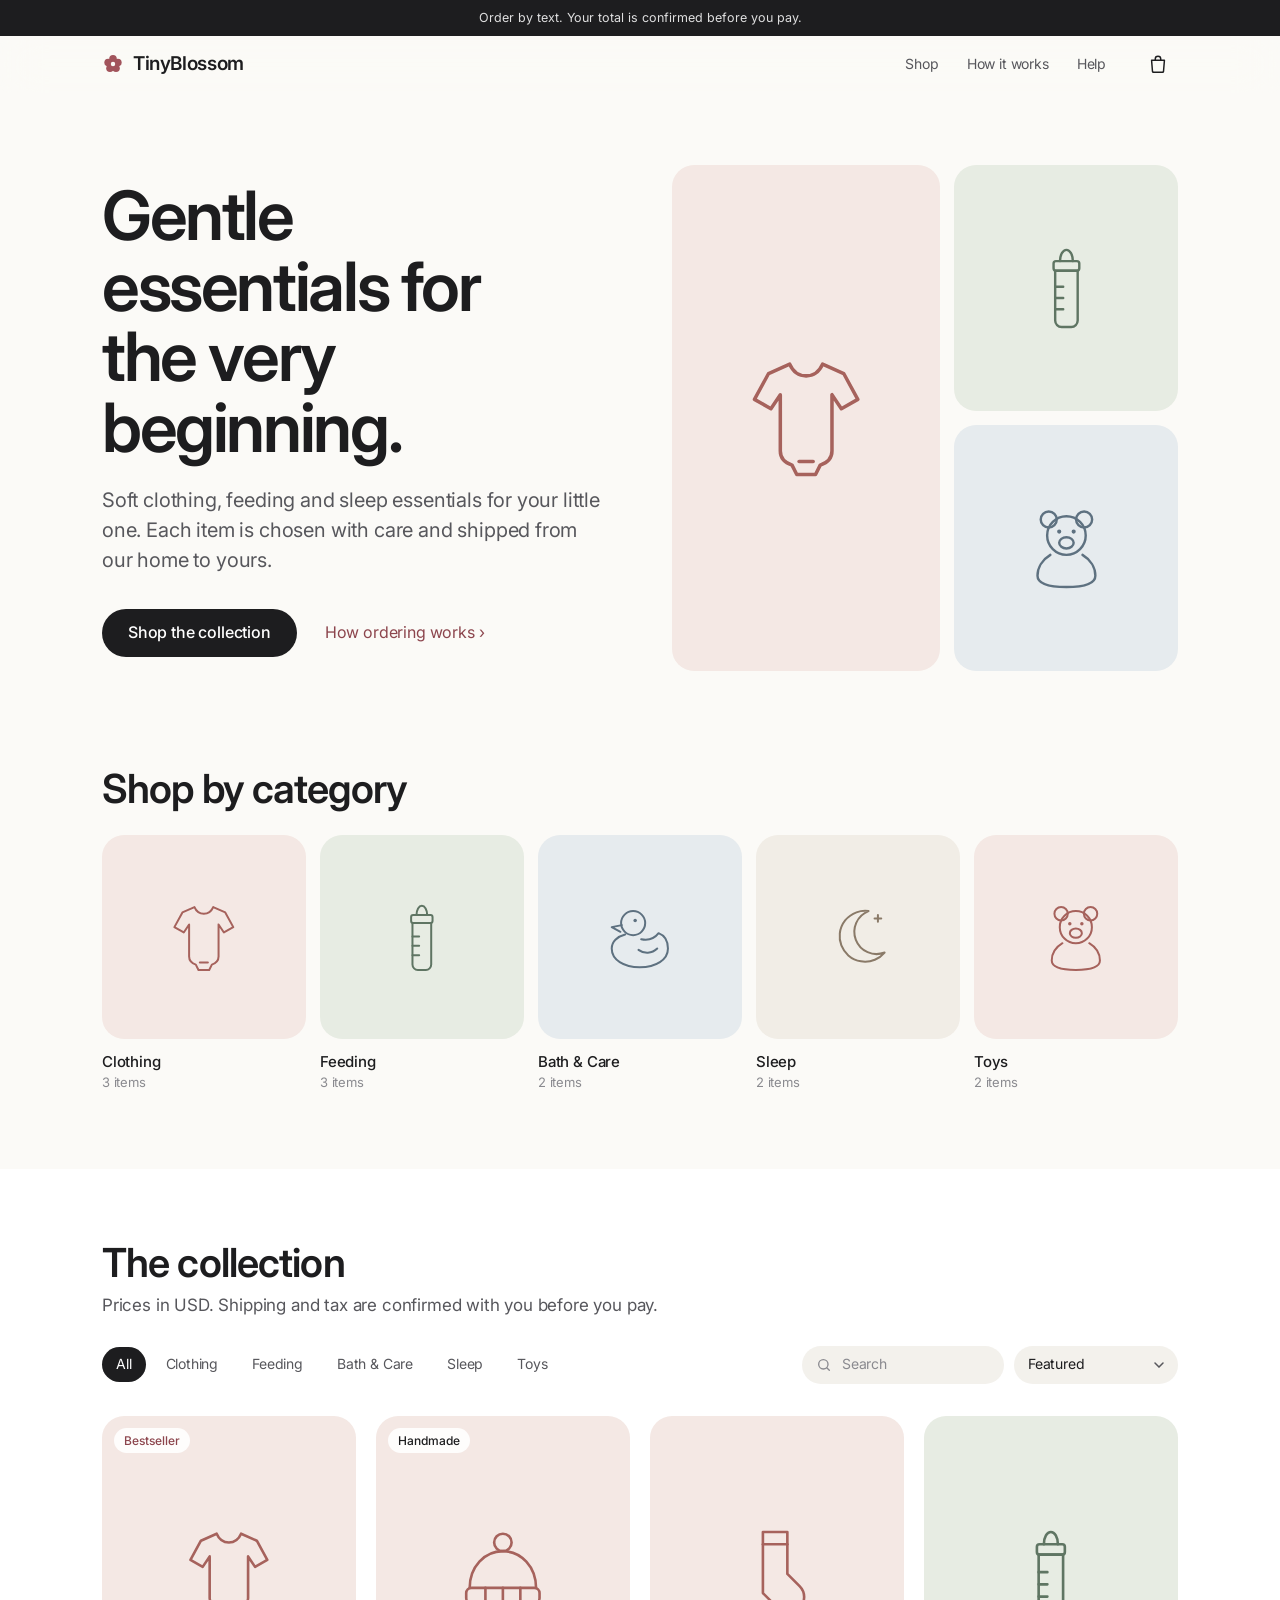
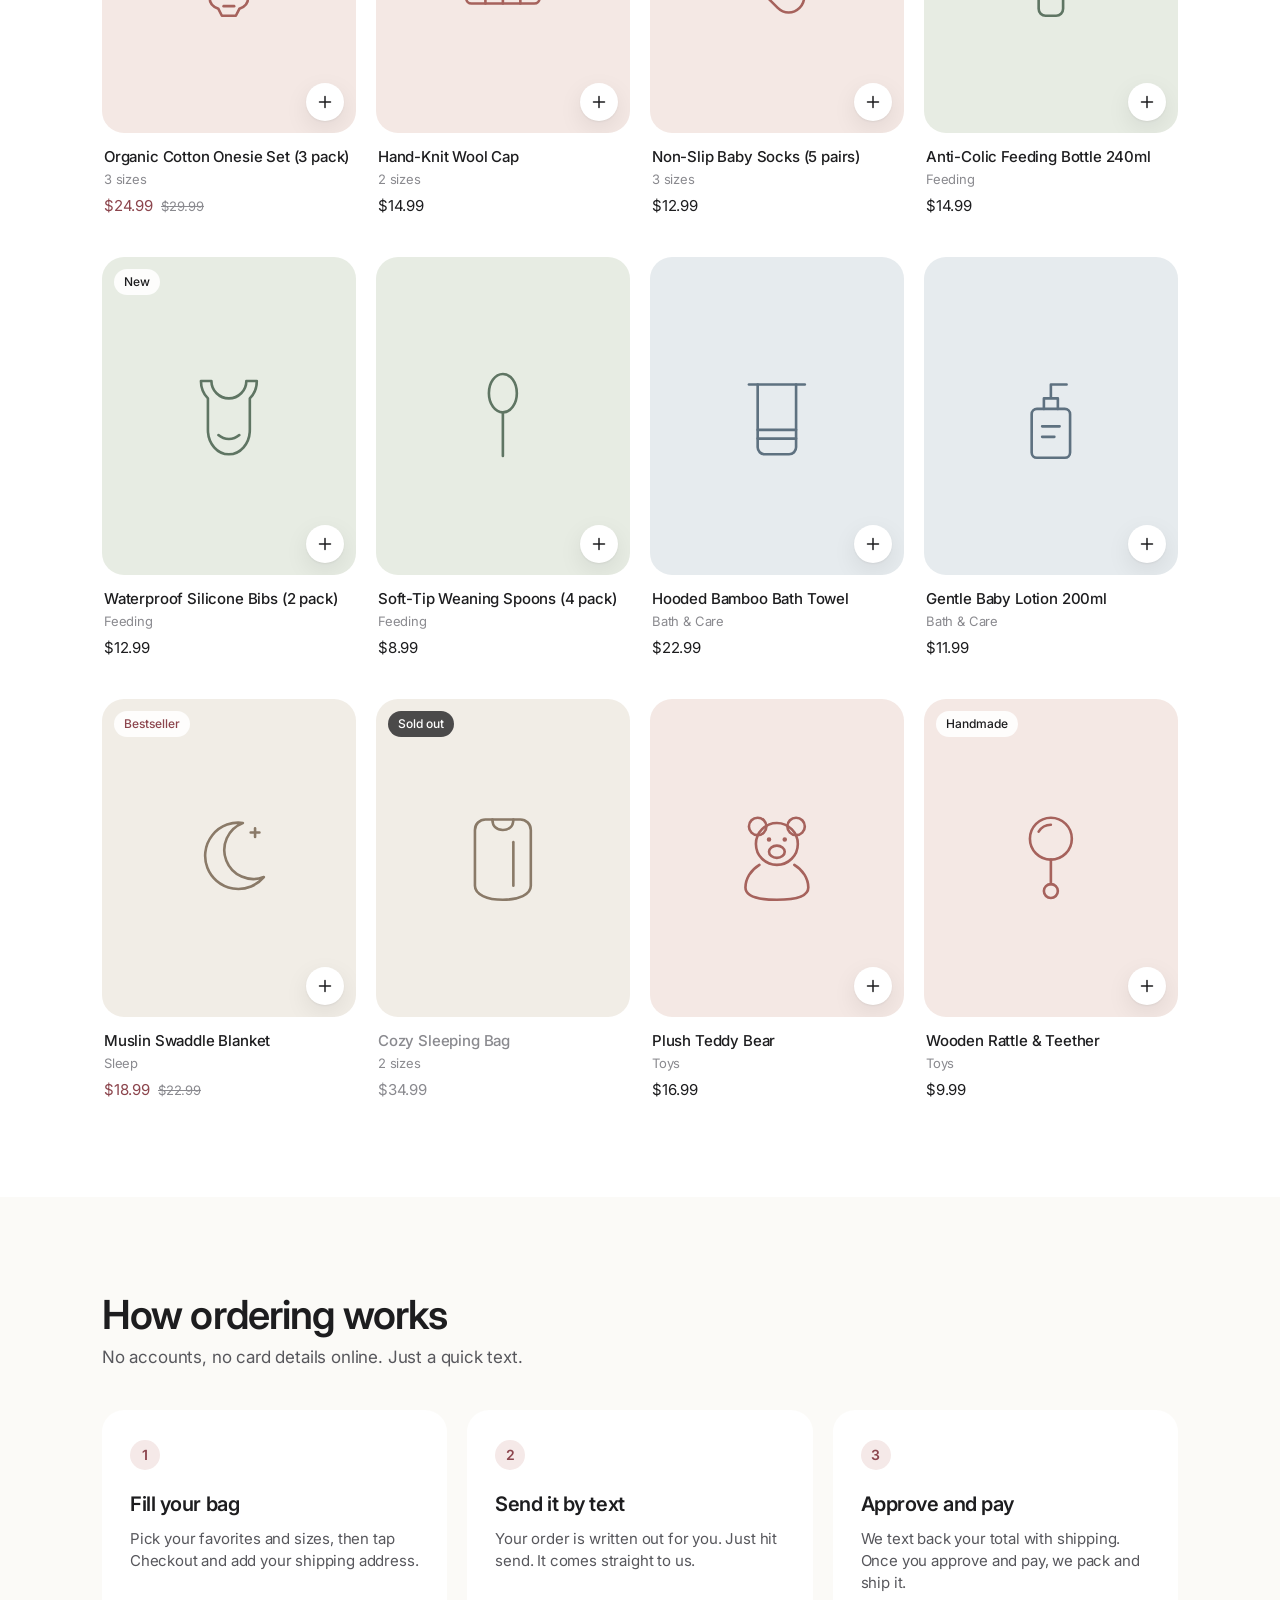
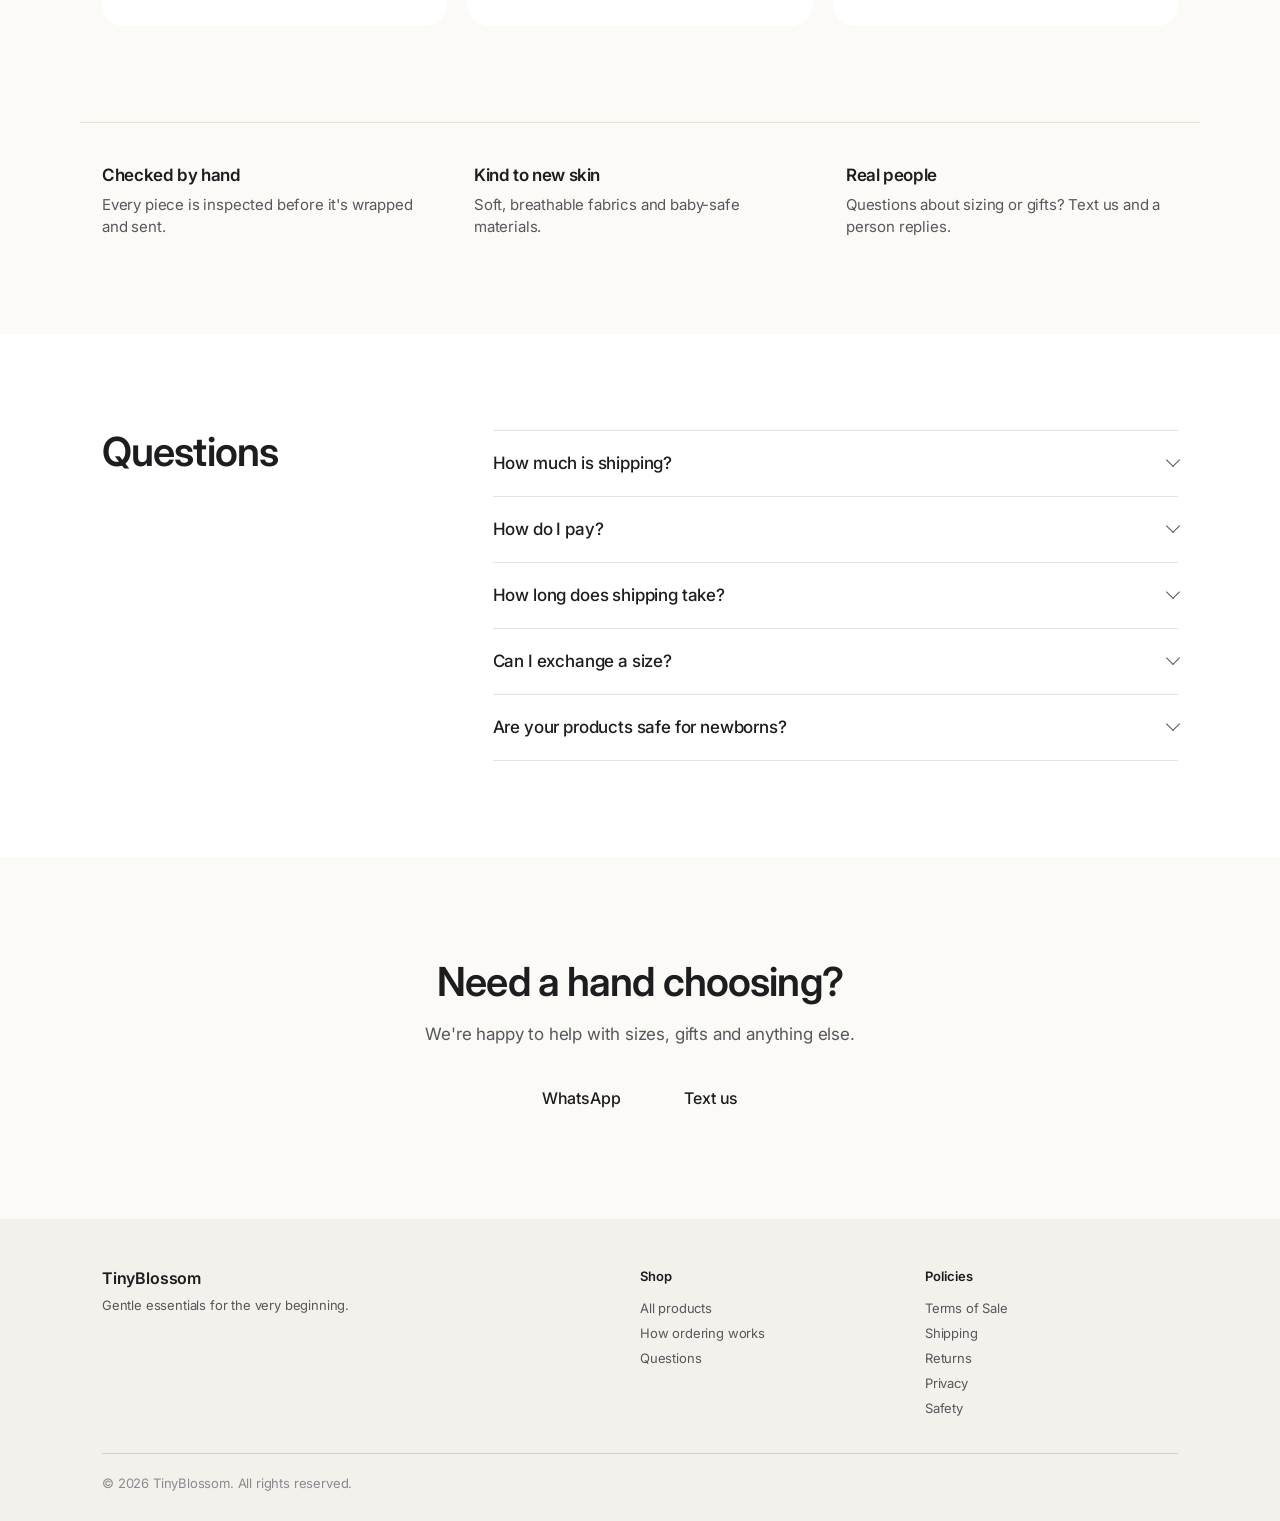
==== commit 436879b5: "Redesign: typographic layout, line illustrations, calmer palette Replace emoji, gradients and blob a" ====
--- a/index.html
+++ b/index.html
@@ -2,13 +2,14 @@
 <html lang="en">
 <head>
   <meta charset="utf-8" />
-  <meta name="viewport" content="width=device-width, initial-scale=1" />
-  <title>TinyBlossom — Baby Shop</title>
-  <meta name="description" content="Soft, safe and gentle baby clothing, feeding, bath, sleep and toys. Order easily by text or WhatsApp." />
-  <link rel="icon" href="data:image/svg+xml,<svg xmlns='http://www.w3.org/2000/svg' viewBox='0 0 100 100'><text y='.9em' font-size='90'>🌸</text></svg>" />
+  <meta name="viewport" content="width=device-width, initial-scale=1, viewport-fit=cover" />
+  <title>TinyBlossom — Gentle baby essentials</title>
+  <meta name="description" content="Soft clothing, feeding, bath and sleep essentials for babies, chosen with care. Order by text in seconds." />
+  <meta name="theme-color" content="#FBFAF7" />
+  <link rel="icon" href="data:image/svg+xml,<svg xmlns='http://www.w3.org/2000/svg' viewBox='0 0 32 32'><g fill='%23A2545C'><circle cx='16' cy='8.5' r='5.5'/><circle cx='23.1' cy='13.7' r='5.5'/><circle cx='20.4' cy='22.1' r='5.5'/><circle cx='11.6' cy='22.1' r='5.5'/><circle cx='8.9' cy='13.7' r='5.5'/></g><circle cx='16' cy='16' r='3.2' fill='%23FBFAF7'/></svg>" />
   <link rel="preconnect" href="https://fonts.googleapis.com" />
   <link rel="preconnect" href="https://fonts.gstatic.com" crossorigin />
-  <link href="https://fonts.googleapis.com/css2?family=Fraunces:opsz,wght@9..144,500;9..144,600&family=Nunito:wght@400;600;700;800&display=swap" rel="stylesheet" />
+  <link href="https://fonts.googleapis.com/css2?family=Inter:wght@400;500;600;700&display=swap" rel="stylesheet" />
   <link rel="stylesheet" href="styles.css" />
 </head>
 <body>
@@ -18,17 +19,18 @@
 
   <header class="header">
     <div class="wrap header-inner">
-      <a href="#" class="logo"><span class="logo-mark" aria-hidden="true">🌸</span><span class="shop-name"></span></a>
+      <a href="#" class="logo" aria-label="TinyBlossom home">
+        <svg class="logo-mark" viewBox="0 0 32 32" aria-hidden="true"><g><circle cx="16" cy="8.5" r="5.5"/><circle cx="23.1" cy="13.7" r="5.5"/><circle cx="20.4" cy="22.1" r="5.5"/><circle cx="11.6" cy="22.1" r="5.5"/><circle cx="8.9" cy="13.7" r="5.5"/></g><circle class="logo-eye" cx="16" cy="16" r="3.2"/></svg>
+        <span class="shop-name"></span>
+      </a>
       <nav class="nav" aria-label="Main">
         <a href="#shop">Shop</a>
-        <a href="#why">Why us</a>
-        <a href="#faq">FAQ</a>
-        <a href="#contact">Contact</a>
+        <a href="#how">How it works</a>
+        <a href="#faq">Help</a>
       </nav>
-      <button class="cart-btn" id="cartBtn" aria-label="Open cart">
-        <svg width="22" height="22" viewBox="0 0 24 24" fill="none" stroke="currentColor" stroke-width="2" stroke-linecap="round" stroke-linejoin="round" aria-hidden="true"><path d="M6 2 3 6v14a2 2 0 0 0 2 2h14a2 2 0 0 0 2-2V6l-3-4z"/><path d="M3 6h18"/><path d="M16 10a4 4 0 0 1-8 0"/></svg>
-        <span>Cart</span>
-        <span class="cart-count" id="cartCount">0</span>
+      <button class="bag-btn" id="cartBtn" aria-label="Open bag">
+        <svg width="22" height="22" viewBox="0 0 24 24" fill="none" stroke="currentColor" stroke-width="1.6" stroke-linecap="round" stroke-linejoin="round" aria-hidden="true"><path d="M5 8h14l-1 12.2a1 1 0 0 1-1 .8H7a1 1 0 0 1-1-.8z"/><path d="M9 8V6.5a3 3 0 0 1 6 0V8"/></svg>
+        <span class="bag-count" id="cartCount" hidden>0</span>
       </button>
     </div>
   </header>
@@ -36,160 +38,206 @@
   <main>
     <section class="hero">
       <div class="wrap hero-inner">
-        <div class="hero-text">
-          <p class="eyebrow">Soft · Safe · Thoughtfully chosen</p>
-          <h1><span class="tagline"></span></h1>
-          <p class="lead">Clothing, feeding, bath time and bedtime essentials, picked with care for your little one. Order in a few taps, and we'll ship it to your door.</p>
+        <div class="hero-copy">
+          <h1>Gentle essentials for the very beginning.</h1>
+          <p class="lead">Soft clothing, feeding and sleep essentials for your little one. Each item is chosen with care and shipped from our home to yours.</p>
           <div class="hero-cta">
-            <a href="#shop" class="btn btn-primary">Shop now</a>
-            <a href="#why" class="btn btn-ghost">Why parents love us</a>
+            <a href="#shop" class="btn btn-primary">Shop the collection</a>
+            <a href="#how" class="text-link">How ordering works <span aria-hidden="true">›</span></a>
           </div>
-          <ul class="hero-perks">
-            <li>🚚 Fast US shipping</li>
-            <li>💬 Order by text</li>
-            <li>🌿 Gentle materials</li>
-          </ul>
-        </div>
-        <div class="hero-art" aria-hidden="true">
-          <div class="blob b1">🍼</div>
-          <div class="blob b2">🧸</div>
-          <div class="blob b3">👶</div>
-          <div class="blob b4">🌙</div>
-        </div>
+        </div>
+        <div class="hero-art" id="heroArt" aria-hidden="true"></div>
+      </div>
+    </section>
+
+    <section class="cats" aria-labelledby="catsTitle">
+      <div class="wrap">
+        <h2 class="section-title" id="catsTitle">Shop by category</h2>
+        <div class="cat-row" id="catRow"></div>
       </div>
     </section>
 
     <section id="shop" class="shop">
       <div class="wrap">
-        <div class="section-head">
-          <h2>Shop our collection</h2>
-          <p>Tap any product to see details. Prices in USD; shipping &amp; tax are confirmed with you before you pay.</p>
+        <div class="shop-head">
+          <div>
+            <h2 class="section-title">The collection</h2>
+            <p class="section-sub">Prices in USD. Shipping and tax are confirmed with you before you pay.</p>
+          </div>
         </div>
 
         <div class="toolbar">
-          <div class="chips" id="chips" role="tablist" aria-label="Categories"></div>
+          <div class="segments" id="chips" role="tablist" aria-label="Categories"></div>
           <div class="toolbar-right">
             <label class="search">
-              <svg width="18" height="18" viewBox="0 0 24 24" fill="none" stroke="currentColor" stroke-width="2" aria-hidden="true"><circle cx="11" cy="11" r="7"/><path d="m20 20-3.5-3.5"/></svg>
-              <input id="search" type="search" placeholder="Search products" aria-label="Search products" />
+              <svg width="16" height="16" viewBox="0 0 24 24" fill="none" stroke="currentColor" stroke-width="2" stroke-linecap="round" aria-hidden="true"><circle cx="11" cy="11" r="7"/><path d="m20 20-3.5-3.5"/></svg>
+              <input id="search" type="search" placeholder="Search" aria-label="Search products" />
             </label>
-            <select id="sort" aria-label="Sort products">
-              <option value="featured">Featured</option>
-              <option value="low">Price: low to high</option>
-              <option value="high">Price: high to low</option>
-            </select>
+            <label class="sort">
+              <span class="visually-hidden">Sort by</span>
+              <select id="sort">
+                <option value="featured">Featured</option>
+                <option value="low">Price: Low to High</option>
+                <option value="high">Price: High to Low</option>
+              </select>
+            </label>
           </div>
         </div>
 
         <div class="grid" id="grid"><p class="loading">Loading products…</p></div>
-        <p class="empty" id="empty" hidden>No products match your search. Try another word.</p>
-      </div>
-    </section>
-
-    <section id="why" class="why">
+        <p class="empty" id="empty" hidden>Nothing matches that search. Try a different word.</p>
+      </div>
+    </section>
+
+    <section id="how" class="how">
       <div class="wrap">
-        <div class="section-head"><h2>Why parents shop with us</h2></div>
-        <div class="why-grid">
-          <div class="why-card"><div class="why-icon">🌿</div><h3>Gentle on skin</h3><p>Soft, breathable fabrics and baby-safe materials only.</p></div>
-          <div class="why-card"><div class="why-icon">✅</div><h3>Hand-checked</h3><p>Every item is checked by us before it's packed.</p></div>
-          <div class="why-card"><div class="why-icon">🚚</div><h3>Shipped to you</h3><p>Packed with care and shipped fast anywhere in the US.</p></div>
-          <div class="why-card"><div class="why-icon">💬</div><h3>Real people</h3><p>Questions? Message us and a real person replies.</p></div>
+        <h2 class="section-title">How ordering works</h2>
+        <p class="section-sub">No accounts, no card details online. Just a quick text.</p>
+        <ol class="steps">
+          <li>
+            <span class="step-num">1</span>
+            <h3>Fill your bag</h3>
+            <p>Pick your favorites and sizes, then tap Checkout and add your shipping address.</p>
+          </li>
+          <li>
+            <span class="step-num">2</span>
+            <h3>Send it by text</h3>
+            <p>Your order is written out for you. Just hit send. It comes straight to us.</p>
+          </li>
+          <li>
+            <span class="step-num">3</span>
+            <h3>Approve and pay</h3>
+            <p>We text back your total with shipping. Once you approve and pay, we pack and ship it.</p>
+          </li>
+        </ol>
+      </div>
+    </section>
+
+    <section class="promise">
+      <div class="wrap promise-inner">
+        <div>
+          <h3>Checked by hand</h3>
+          <p>Every piece is inspected before it's wrapped and sent.</p>
+        </div>
+        <div>
+          <h3>Kind to new skin</h3>
+          <p>Soft, breathable fabrics and baby-safe materials.</p>
+        </div>
+        <div>
+          <h3>Real people</h3>
+          <p>Questions about sizing or gifts? Text us and a person replies.</p>
         </div>
       </div>
     </section>
 
     <section id="faq" class="faq">
-      <div class="wrap narrow">
-        <div class="section-head"><h2>Questions? We've got answers</h2></div>
-        <details><summary>How do I place an order?</summary><p>Add items to your cart, tap <strong>Checkout</strong>, fill in your name, phone and address, then send. Your order comes to us by text message or WhatsApp, and we'll reply to confirm it and share payment details.</p></details>
-        <details><summary>How much is shipping?</summary><p>Shipping depends on your address and the size of your order, so we work it out for each order. After you send your order, we'll text you the exact total (including shipping and any sales tax). You only pay once you've approved it.</p></details>
-        <details><summary>How do I pay?</summary><p>After you approve your total, you can pay with Zelle, Venmo, Cash App or PayPal. We ship once payment arrives.</p></details>
-        <details><summary>How long does shipping take?</summary><p>Orders ship within 1–2 business days and usually arrive 3–5 days later. We'll send you tracking once it ships.</p></details>
-        <details><summary>Can I exchange a size?</summary><p>Yes. Unused items with tags can be exchanged or returned within <span data-return-days>14</span> days of delivery. Just message us. See our <a href="legal.html#returns">return policy</a>.</p></details>
-        <details><summary>Are your products safe for newborns?</summary><p>We choose BPA-free, non-toxic and skin-friendly items. Each product page tells you more about the materials. Please also read our <a href="legal.html#safety">safety tips</a>.</p></details>
+      <div class="wrap faq-inner">
+        <h2 class="section-title">Questions</h2>
+        <div class="faq-list">
+          <details><summary>How much is shipping?</summary><p>Shipping depends on your address and order size, so we work it out for each order. After you send your order, we'll text you the exact total, including shipping and any sales tax. You only pay once you've approved it.</p></details>
+          <details><summary>How do I pay?</summary><p>After you approve your total, you can pay with Zelle, Venmo, Cash App or PayPal. We ship as soon as payment arrives.</p></details>
+          <details><summary>How long does shipping take?</summary><p>Orders ship within 1–2 business days and usually arrive 3–5 days later. We'll text you tracking once it's on its way.</p></details>
+          <details><summary>Can I exchange a size?</summary><p>Yes. Unused items with tags can be exchanged or returned within <span data-return-days>14</span> days of delivery. Just text us. See our <a href="legal.html#returns">return policy</a>.</p></details>
+          <details><summary>Are your products safe for newborns?</summary><p>We choose BPA-free, non-toxic and skin-friendly items, and each product page describes its materials. Please also read our <a href="legal.html#safety">safety tips</a>.</p></details>
+        </div>
       </div>
     </section>
 
     <section id="contact" class="contact">
       <div class="wrap contact-inner">
-        <div>
-          <h2>Say hello 👋</h2>
-          <p>Need help choosing a gift or the right size? We're happy to help.</p>
-        </div>
+        <h2>Need a hand choosing?</h2>
+        <p>We're happy to help with sizes, gifts and anything else.</p>
         <div class="contact-links" id="contactLinks"></div>
       </div>
     </section>
   </main>
 
   <footer class="footer">
-    <div class="wrap footer-inner">
-      <p>© <span id="year"></span> <span class="shop-name"></span>. Made with love.</p>
-      <nav class="footer-links" aria-label="Policies">
-        <a href="legal.html#terms">Terms of Sale</a>
-        <a href="legal.html#shipping">Shipping</a>
-        <a href="legal.html#returns">Returns</a>
-        <a href="legal.html#privacy">Privacy</a>
-        <a href="legal.html#safety">Safety</a>
-      </nav>
+    <div class="wrap">
+      <div class="footer-grid">
+        <div class="footer-brand">
+          <span class="shop-name"></span>
+          <p>Gentle essentials for the very beginning.</p>
+        </div>
+        <nav aria-label="Shop">
+          <h4>Shop</h4>
+          <a href="#shop">All products</a>
+          <a href="#how">How ordering works</a>
+          <a href="#faq">Questions</a>
+        </nav>
+        <nav aria-label="Policies">
+          <h4>Policies</h4>
+          <a href="legal.html#terms">Terms of Sale</a>
+          <a href="legal.html#shipping">Shipping</a>
+          <a href="legal.html#returns">Returns</a>
+          <a href="legal.html#privacy">Privacy</a>
+          <a href="legal.html#safety">Safety</a>
+        </nav>
+      </div>
+      <p class="footer-legal">© <span id="year"></span> <span class="shop-name"></span>. All rights reserved.</p>
     </div>
   </footer>
 
-  <!-- Product modal -->
+  <!-- Product sheet -->
   <dialog id="productModal" class="modal" aria-labelledby="pmTitle">
-    <button class="icon-btn close" data-close aria-label="Close">✕</button>
+    <button class="icon-btn close" data-close aria-label="Close">
+      <svg width="14" height="14" viewBox="0 0 14 14" stroke="currentColor" stroke-width="1.8" stroke-linecap="round" aria-hidden="true"><path d="M2 2l10 10M12 2 2 12"/></svg>
+    </button>
     <div class="pm" id="pmBody"></div>
   </dialog>
 
-  <!-- Cart drawer -->
+  <!-- Bag -->
   <div class="overlay" id="overlay" hidden></div>
-  <aside class="drawer" id="drawer" aria-label="Shopping cart" aria-hidden="true">
+  <aside class="drawer" id="drawer" aria-label="Bag" aria-hidden="true">
     <div class="drawer-head">
-      <h2 id="drawerTitle">Your cart</h2>
-      <button class="icon-btn" id="closeDrawer" aria-label="Close cart">✕</button>
+      <h2 id="drawerTitle">Your bag</h2>
+      <button class="icon-btn" id="closeDrawer" aria-label="Close bag">
+        <svg width="14" height="14" viewBox="0 0 14 14" stroke="currentColor" stroke-width="1.8" stroke-linecap="round" aria-hidden="true"><path d="M2 2l10 10M12 2 2 12"/></svg>
+      </button>
     </div>
 
     <div class="drawer-body" id="cartView">
       <div id="cartItems"></div>
       <div class="cart-empty" id="cartEmpty">
-        <div class="big">🧺</div>
-        <p>Your cart is empty.</p>
-        <button class="btn btn-ghost" id="keepShopping">Browse products</button>
+        <p class="cart-empty-title">Your bag is empty.</p>
+        <p>Browse the collection and add something lovely.</p>
+        <button class="btn btn-secondary" id="keepShopping">Start shopping</button>
       </div>
     </div>
 
     <form class="drawer-body checkout" id="checkoutView" hidden novalidate>
-      <button type="button" class="link-btn" id="backToCart">← Back to cart</button>
-      <label>Full name<input name="name" required autocomplete="name" /></label>
-      <label>Phone number<input name="phone" type="tel" required autocomplete="tel" /></label>
-      <label>Shipping address<textarea name="address" rows="3" required autocomplete="street-address" placeholder="Street, apt, city, state, ZIP"></textarea></label>
-      <label>Note (optional)<textarea name="note" rows="2" placeholder="Gift wrap, preferred time, etc."></textarea></label>
+      <button type="button" class="back-link" id="backToCart"><span aria-hidden="true">‹</span> Bag</button>
+      <div class="field"><label for="f-name">Full name</label><input id="f-name" name="name" required autocomplete="name" /></div>
+      <div class="field"><label for="f-phone">Mobile number</label><input id="f-phone" name="phone" type="tel" required autocomplete="tel" /></div>
+      <div class="field"><label for="f-address">Shipping address</label><textarea id="f-address" name="address" rows="3" required autocomplete="street-address" placeholder="Street, apartment, city, state, ZIP"></textarea></div>
+      <div class="field"><label for="f-note">Note <span class="optional">Optional</span></label><textarea id="f-note" name="note" rows="2" placeholder="Gift message, delivery notes…"></textarea></div>
       <fieldset class="pay">
-        <legend>Payment (after you approve your total)</legend>
+        <legend>How you'd like to pay <span class="optional">After you approve your total</span></legend>
         <div id="payOptions"></div>
       </fieldset>
-      <label class="agree"><input type="checkbox" name="agree" required /> <span>I agree to the <a href="legal.html#terms" target="_blank">Terms of Sale</a> and understand shipping and any sales tax will be added and confirmed with me before I pay.</span></label>
+      <label class="agree"><input type="checkbox" name="agree" required /> <span>I agree to the <a href="legal.html#terms" target="_blank">Terms of Sale</a> and understand shipping and any sales tax will be confirmed with me before I pay.</span></label>
       <p class="form-error" id="formError" role="alert"></p>
     </form>
 
     <div class="drawer-done drawer-body" id="doneView" hidden>
-      <div class="big">💛</div>
-      <h3>Thank you!</h3>
-      <p>Your order message is ready. Once you send it, we'll text you back with your total, including shipping, for you to approve. Nothing is charged until you say yes.</p>
-      <button class="btn btn-primary" id="doneBtn">Continue shopping</button>
+      <svg class="done-mark" viewBox="0 0 48 48" aria-hidden="true"><circle cx="24" cy="24" r="22"/><path d="M15 24.5l6 6 12-13"/></svg>
+      <h3>Almost there.</h3>
+      <p>Send the message that just opened. We'll text you back with your total, including shipping, to approve. Nothing is charged until you say yes.</p>
+      <button class="btn btn-secondary" id="doneBtn">Continue shopping</button>
     </div>
 
     <div class="drawer-foot" id="drawerFoot">
       <div class="totals">
+        <div><span>Items</span><span id="total"></span></div>
         <div><span>Shipping &amp; tax</span><span id="delivery"></span></div>
-        <div class="grand"><span>Items total</span><span id="total"></span></div>
-        <p class="ship-note">We'll text you your final total, including shipping, to approve before you pay.</p>
+        <p class="ship-note">We'll text you the final total to approve before you pay.</p>
         <p class="free-note" id="freeNote"></p>
       </div>
-      <button class="btn btn-primary btn-block" id="checkoutBtn">Checkout</button>
+      <button class="btn btn-primary btn-block" id="checkoutBtn">Check out</button>
       <div class="send-btns" id="sendBtns" hidden>
-        <button class="btn btn-primary btn-block" id="sendSms" form="checkoutView" type="submit" data-via="sms">Send order by text message</button>
-        <button class="btn btn-whatsapp btn-block" id="sendWhatsapp" form="checkoutView" type="submit" data-via="whatsapp">Send order on WhatsApp</button>
-        <button class="btn btn-ghost btn-block" id="sendEmail" form="checkoutView" type="submit" data-via="email">Send order by email</button>
+        <button class="btn btn-primary btn-block" id="sendSms" form="checkoutView" type="submit" data-via="sms">Send order by text</button>
+        <button class="btn btn-secondary btn-block" id="sendWhatsapp" form="checkoutView" type="submit" data-via="whatsapp">Send on WhatsApp instead</button>
+        <button class="btn btn-secondary btn-block" id="sendEmail" form="checkoutView" type="submit" data-via="email">Send by email instead</button>
       </div>
     </div>
   </aside>
--- a/styles.css
+++ b/styles.css
@@ -1,270 +1,388 @@
+/* TinyBlossom — visual system
+   Warm paper, near-black ink, one accent. Type does the work. */
+
 :root {
-  --bg: #FFFBF7;
+  color-scheme: light;
+
+  --bg: #FBFAF7;
   --surface: #FFFFFF;
-  --ink: #3B3340;
-  --muted: #7A7180;
-  --line: #EFE6E0;
-  --primary: #E07A5F;
-  --primary-dark: #C9654B;
-  --sage: #81B29A;
-  --sage-soft: #E4EFE7;
-  --peach-soft: #FCE7DC;
-  --butter-soft: #FFF4D6;
-  --sky-soft: #E6ECF8;
-  --whatsapp: #25D366;
-  --radius: 18px;
-  --shadow: 0 6px 24px rgba(59, 51, 64, 0.08);
-  --font-head: "Fraunces", Georgia, serif;
-  --font-body: "Nunito", system-ui, -apple-system, sans-serif;
+  --fill: #F3F1EC;
+  --ink: #1D1D1F;
+  --ink-2: #57575C;
+  --ink-3: #8A8A8F;
+  --line: #E6E3DD;
+  --line-strong: #D3D0C9;
+
+  --accent: #A2545C;
+  --accent-ink: #8C454D;
+  --accent-soft: #F5E9E8;
+
+  /* Product tile tints and their illustration tones */
+  --t-stone: #F1EDE6;  --t-stone-ink: #8A7A68;
+  --t-sage: #E7ECE3;   --t-sage-ink: #5F7563;
+  --t-blush: #F4E8E4;  --t-blush-ink: #A6625C;
+  --t-mist: #E6EBEE;   --t-mist-ink: #5E7180;
+
+  --r-sm: 10px;
+  --r-md: 14px;
+  --r-lg: 22px;
+  --shadow-float: 0 1px 2px rgba(0, 0, 0, .06), 0 8px 24px rgba(0, 0, 0, .08);
+  --shadow-sheet: 0 24px 80px rgba(0, 0, 0, .18);
+
+  --font: -apple-system, BlinkMacSystemFont, "SF Pro Text", "Inter", "Segoe UI", Roboto, "Helvetica Neue", Arial, sans-serif;
+  --font-display: -apple-system, BlinkMacSystemFont, "SF Pro Display", "Inter", "Segoe UI", Roboto, "Helvetica Neue", Arial, sans-serif;
+  --ease: cubic-bezier(.25, .1, .25, 1);
 }
 
 * { box-sizing: border-box; }
 [hidden] { display: none !important; }
-html { scroll-behavior: smooth; overflow-x: clip; }
+html { scroll-behavior: smooth; overflow-x: clip; -webkit-text-size-adjust: 100%; }
 body {
   margin: 0;
   background: var(--bg);
   color: var(--ink);
-  font-family: var(--font-body);
-  font-size: 16px;
-  line-height: 1.6;
+  font-family: var(--font);
+  font-size: 17px;
+  line-height: 1.47;
+  letter-spacing: -0.01em;
   -webkit-font-smoothing: antialiased;
+  -moz-osx-font-smoothing: grayscale;
 }
 img { max-width: 100%; display: block; }
 a { color: inherit; }
-h1, h2, h3 { font-family: var(--font-head); font-weight: 600; line-height: 1.15; margin: 0 0 .5em; }
-h2 { font-size: clamp(1.6rem, 3vw, 2.2rem); }
-button, input, select, textarea { font: inherit; color: inherit; }
-:focus-visible { outline: 3px solid var(--sage); outline-offset: 2px; }
-
-.wrap { max-width: 1160px; margin: 0 auto; padding: 0 16px; }
-.narrow { max-width: 760px; }
-.muted { color: var(--muted); }
-
+h1, h2, h3, h4 { font-family: var(--font-display); margin: 0; font-weight: 600; letter-spacing: -0.022em; }
+p { margin: 0; }
+button, input, select, textarea { font: inherit; color: inherit; letter-spacing: inherit; }
+button { -webkit-tap-highlight-color: transparent; }
+:focus-visible { outline: 2px solid var(--ink); outline-offset: 3px; border-radius: 4px; }
+
+.wrap { max-width: 1120px; margin: 0 auto; padding: 0 22px; }
+.narrow { max-width: 720px; }
+.muted { color: var(--ink-3); }
+.visually-hidden { position: absolute; width: 1px; height: 1px; overflow: hidden; clip: rect(0 0 0 0); white-space: nowrap; }
 .skip { position: absolute; left: -999px; top: 8px; background: var(--ink); color: #fff; padding: 8px 12px; border-radius: 8px; z-index: 100; }
 .skip:focus { left: 8px; }
 
-.announce { background: var(--sage); color: #fff; text-align: center; font-size: .9rem; font-weight: 700; padding: 8px 16px; }
+section[id] { scroll-margin-top: 56px; }
+.section-title { font-size: clamp(28px, 3.4vw, 40px); line-height: 1.1; }
+.section-sub { color: var(--ink-2); margin-top: 8px; font-size: 17px; }
+
+/* ---------- Announcement + header ---------- */
+.announce { background: var(--ink); color: rgba(255, 255, 255, .86); text-align: center; font-size: 12.5px; letter-spacing: 0; padding: 9px 16px; }
 .announce:empty { display: none; }
 
-/* Header */
-.header { position: sticky; top: 0; z-index: 20; background: rgba(255, 251, 247, .92); backdrop-filter: blur(10px); border-bottom: 1px solid var(--line); }
-.header-inner { display: flex; align-items: center; gap: 24px; height: 68px; }
-.logo { display: flex; align-items: center; gap: 8px; text-decoration: none; font-family: var(--font-head); font-size: 1.35rem; font-weight: 600; }
-.logo-mark { font-size: 1.5rem; }
-.nav { display: flex; gap: 22px; margin-left: auto; }
-.nav a { text-decoration: none; font-weight: 700; color: var(--muted); }
+.header { position: sticky; top: 0; z-index: 20; background: rgba(251, 250, 247, .82); backdrop-filter: saturate(180%) blur(20px); -webkit-backdrop-filter: saturate(180%) blur(20px); border-bottom: 1px solid transparent; transition: border-color .2s; }
+.header.scrolled { border-bottom-color: var(--line); }
+.header-inner { display: flex; align-items: center; gap: 32px; height: 56px; }
+.logo { display: flex; align-items: center; gap: 9px; text-decoration: none; font-family: var(--font-display); font-weight: 600; font-size: 19px; letter-spacing: -0.02em; }
+.logo-mark { width: 22px; height: 22px; fill: var(--accent); }
+.logo-mark .logo-eye { fill: var(--bg); }
+.nav { display: flex; gap: 28px; margin-left: auto; }
+.nav a { text-decoration: none; font-size: 14px; color: var(--ink-2); transition: color .15s; }
 .nav a:hover { color: var(--ink); }
-.cart-btn { display: flex; align-items: center; gap: 8px; border: 0; background: var(--ink); color: #fff; padding: 10px 16px; border-radius: 999px; cursor: pointer; font-weight: 700; }
-.cart-btn:hover { background: #2a242e; }
-.cart-count { background: var(--primary); min-width: 22px; height: 22px; border-radius: 999px; font-size: .8rem; display: grid; place-items: center; padding: 0 6px; }
-.cart-btn.bump { animation: bump .35s ease; }
-@keyframes bump { 50% { transform: scale(1.12); } }
-
-/* Buttons */
-.btn { display: inline-flex; align-items: center; justify-content: center; gap: 8px; border: 2px solid transparent; padding: 12px 22px; border-radius: 999px; font-weight: 800; text-decoration: none; cursor: pointer; transition: background .15s, transform .1s; }
+.bag-btn { position: relative; display: grid; place-items: center; width: 40px; height: 40px; border: 0; background: none; border-radius: 50%; cursor: pointer; color: var(--ink); }
+.bag-btn:hover { background: var(--fill); }
+.bag-count { position: absolute; top: 3px; right: 1px; min-width: 18px; height: 18px; padding: 0 5px; border-radius: 9px; background: var(--ink); color: #fff; font-size: 11px; font-weight: 600; display: grid; place-items: center; letter-spacing: 0; }
+.bag-btn.bump .bag-count { animation: bump .4s var(--ease); }
+@keyframes bump { 40% { transform: scale(1.3); } }
+
+/* ---------- Buttons ---------- */
+.btn { display: inline-flex; align-items: center; justify-content: center; gap: 8px; min-height: 48px; padding: 0 26px; border-radius: 999px; border: 0; font-size: 16px; font-weight: 500; text-decoration: none; cursor: pointer; transition: background-color .2s var(--ease), transform .1s, opacity .2s; white-space: nowrap; }
 .btn:active { transform: scale(.98); }
-.btn-primary { background: var(--primary); color: #fff; }
-.btn-primary:hover { background: var(--primary-dark); }
-.btn-ghost { background: transparent; border-color: var(--line); color: var(--ink); }
-.btn-ghost:hover { border-color: var(--ink); }
-.btn-whatsapp { background: var(--whatsapp); color: #fff; }
-.btn-whatsapp:hover { background: #1fb457; }
+.btn-primary { background: var(--ink); color: #fff; }
+.btn-primary:hover { background: #333336; }
+.btn-secondary { background: var(--fill); color: var(--ink); }
+.btn-secondary:hover { background: #EAE7E1; }
 .btn-block { width: 100%; }
-.btn[disabled] { opacity: .5; cursor: not-allowed; }
-.icon-btn { border: 0; background: var(--bg); width: 40px; height: 40px; border-radius: 999px; cursor: pointer; font-size: 1rem; }
-.icon-btn:hover { background: var(--line); }
-.link-btn { border: 0; background: none; padding: 0; color: var(--muted); font-weight: 700; cursor: pointer; text-align: left; }
-
-/* Hero */
-.hero { padding: 56px 0 72px; background: radial-gradient(ellipse at 85% 30%, var(--peach-soft), transparent 60%), radial-gradient(ellipse at 10% 90%, var(--sage-soft), transparent 55%); }
-.hero-inner { display: grid; grid-template-columns: 1.1fr .9fr; gap: 40px; align-items: center; }
-.eyebrow { text-transform: uppercase; letter-spacing: .12em; font-size: .78rem; font-weight: 800; color: var(--sage); margin: 0 0 12px; }
-.hero h1 { font-size: clamp(2.3rem, 5.5vw, 3.9rem); }
-.lead { font-size: 1.12rem; color: var(--muted); max-width: 520px; }
-.hero-cta { display: flex; gap: 12px; flex-wrap: wrap; margin: 28px 0 24px; }
-.hero-perks { list-style: none; padding: 0; margin: 0; display: flex; flex-wrap: wrap; gap: 10px 20px; font-weight: 700; font-size: .95rem; }
-.hero-art { position: relative; aspect-ratio: 1; max-width: 440px; justify-self: center; width: 100%; }
-.blob { position: absolute; display: grid; place-items: center; border-radius: 42% 58% 55% 45% / 50% 45% 55% 50%; box-shadow: var(--shadow); animation: float 6s ease-in-out infinite; }
-.b1 { width: 48%; height: 48%; left: 4%; top: 6%; background: var(--butter-soft); font-size: 4.5rem; }
-.b2 { width: 40%; height: 40%; right: 2%; top: 18%; background: var(--peach-soft); font-size: 4rem; animation-delay: -2s; }
-.b3 { width: 46%; height: 46%; left: 22%; bottom: 2%; background: var(--sky-soft); font-size: 4.5rem; animation-delay: -4s; }
-.b4 { width: 26%; height: 26%; right: 6%; bottom: 14%; background: var(--sage-soft); font-size: 2.6rem; animation-delay: -1s; }
-@keyframes float { 50% { transform: translateY(-10px); } }
-@media (prefers-reduced-motion: reduce) { .blob, .cart-btn.bump { animation: none; } html { scroll-behavior: auto; } }
-
-/* Shop */
-.shop { padding: 64px 0; }
-.section-head { text-align: center; margin-bottom: 32px; }
-.section-head p { color: var(--muted); margin: 0; }
-.toolbar { display: flex; flex-wrap: wrap; gap: 16px; justify-content: space-between; align-items: center; margin-bottom: 28px; }
-.chips { display: flex; gap: 8px; flex-wrap: wrap; }
-.chip { border: 2px solid var(--line); background: var(--surface); padding: 8px 16px; border-radius: 999px; font-weight: 700; cursor: pointer; }
-.chip:hover { border-color: var(--ink); }
-.chip[aria-selected="true"] { background: var(--ink); color: #fff; border-color: var(--ink); }
+.btn[disabled] { opacity: .35; cursor: not-allowed; transform: none; }
+.text-link { color: var(--accent-ink); text-decoration: none; font-size: 16px; }
+.text-link:hover { text-decoration: underline; }
+.icon-btn { display: grid; place-items: center; border: 0; background: var(--fill); width: 34px; height: 34px; border-radius: 50%; cursor: pointer; color: var(--ink-2); flex-shrink: 0; }
+.icon-btn:hover { background: #EAE7E1; color: var(--ink); }
+
+/* ---------- Hero ---------- */
+.hero { padding: 72px 0 88px; }
+.hero-inner { display: grid; grid-template-columns: 1fr 1fr; gap: 64px; align-items: center; }
+.hero h1 { font-size: clamp(40px, 6vw, 68px); line-height: 1.04; letter-spacing: -0.035em; font-weight: 600; max-width: 11ch; }
+.lead { margin-top: 22px; font-size: clamp(17px, 1.6vw, 20px); line-height: 1.5; color: var(--ink-2); max-width: 30em; }
+.hero-cta { display: flex; align-items: center; gap: 28px; margin-top: 34px; flex-wrap: wrap; }
+
+.hero-art { display: grid; grid-template-columns: 1.2fr 1fr; grid-template-rows: 1fr 1fr; gap: 14px; aspect-ratio: 1 / 1; }
+.hero-art .tile { border-radius: var(--r-lg); display: grid; place-items: center; }
+.hero-art .tile:first-child { grid-row: span 2; }
+.hero-art .tile svg { width: 46%; height: auto; }
+.hero-art .tile:first-child svg { width: 56%; }
+
+/* ---------- Illustration tiles ---------- */
+.tile { position: relative; overflow: hidden; }
+.tile svg { fill: none; stroke: currentColor; stroke-width: 1.5; stroke-linecap: round; stroke-linejoin: round; }
+.tile img { width: 100%; height: 100%; object-fit: cover; }
+.tint-stone { background: var(--t-stone); color: var(--t-stone-ink); }
+.tint-sage { background: var(--t-sage); color: var(--t-sage-ink); }
+.tint-blush { background: var(--t-blush); color: var(--t-blush-ink); }
+.tint-mist { background: var(--t-mist); color: var(--t-mist-ink); }
+
+/* ---------- Categories ---------- */
+.cats { padding: 8px 0 72px; }
+.cat-row { display: grid; grid-auto-flow: column; grid-auto-columns: minmax(150px, 1fr); gap: 14px; margin-top: 24px; overflow-x: auto; scroll-snap-type: x mandatory; scrollbar-width: none; padding-bottom: 4px; }
+.cat-row::-webkit-scrollbar { display: none; }
+.cat { scroll-snap-align: start; border: 0; padding: 0; background: none; cursor: pointer; text-align: left; }
+.cat .tile { aspect-ratio: 1 / 1; border-radius: var(--r-lg); display: grid; place-items: center; transition: transform .35s var(--ease); }
+.cat .tile svg { width: 42%; }
+.cat:hover .tile { transform: scale(1.02); }
+.cat-name { display: block; margin-top: 12px; font-size: 15px; font-weight: 500; }
+.cat-count { display: block; font-size: 13px; color: var(--ink-3); }
+
+/* ---------- Shop ---------- */
+.shop { padding: 72px 0 96px; background: var(--surface); }
+.shop-head { margin-bottom: 28px; }
+.toolbar { display: flex; flex-wrap: wrap; justify-content: space-between; align-items: center; gap: 14px; margin-bottom: 32px; }
+.segments { display: flex; gap: 6px; flex-wrap: wrap; }
+.seg { border: 0; background: none; padding: 7px 14px; border-radius: 999px; font-size: 14px; color: var(--ink-2); cursor: pointer; transition: background-color .15s, color .15s; }
+.seg:hover { color: var(--ink); background: var(--fill); }
+.seg[aria-selected="true"] { background: var(--ink); color: #fff; }
 .toolbar-right { display: flex; gap: 10px; }
-.search { display: flex; align-items: center; gap: 8px; background: var(--surface); border: 2px solid var(--line); border-radius: 999px; padding: 0 14px; color: var(--muted); }
-.search:focus-within { border-color: var(--sage); }
-.search input { border: 0; outline: 0; background: transparent; padding: 9px 0; width: 180px; color: var(--ink); }
-select { border: 2px solid var(--line); background: var(--surface); border-radius: 999px; padding: 9px 14px; font-weight: 700; cursor: pointer; }
-
-.grid { display: grid; grid-template-columns: repeat(auto-fill, minmax(240px, 1fr)); gap: 22px; }
-.card { background: var(--surface); border-radius: var(--radius); overflow: hidden; box-shadow: var(--shadow); display: flex; flex-direction: column; transition: transform .2s, box-shadow .2s; }
-.card:hover { transform: translateY(-4px); box-shadow: 0 12px 32px rgba(59, 51, 64, .12); }
-.card-media { position: relative; aspect-ratio: 1; display: grid; place-items: center; font-size: 5rem; border: 0; padding: 0; cursor: pointer; width: 100%; }
-.card-media img { width: 100%; height: 100%; object-fit: cover; }
-.badge { position: absolute; top: 12px; left: 12px; background: var(--surface); padding: 4px 10px; border-radius: 999px; font-size: .75rem; font-weight: 800; }
-.badge.out { background: var(--ink); color: #fff; }
-.card-body { padding: 16px 18px 18px; display: flex; flex-direction: column; gap: 6px; flex: 1; }
-.card-cat { font-size: .75rem; text-transform: uppercase; letter-spacing: .08em; color: var(--muted); font-weight: 800; }
-.card-title { font-weight: 800; font-size: 1.02rem; line-height: 1.3; margin: 0; border: 0; background: none; padding: 0; text-align: left; cursor: pointer; }
-.card-title:hover { color: var(--primary); }
-.price { display: flex; gap: 8px; align-items: baseline; font-weight: 800; font-size: 1.1rem; }
-.old { color: var(--muted); text-decoration: line-through; font-weight: 600; font-size: .9rem; }
-.card-foot { margin-top: auto; padding-top: 8px; }
-.card .btn { width: 100%; padding: 10px 16px; }
-.empty { text-align: center; color: var(--muted); padding: 40px 0; }
-
-/* Why */
-.why { padding: 64px 0; background: var(--surface); }
-.why-grid { display: grid; grid-template-columns: repeat(4, 1fr); gap: 20px; }
-.why-card { text-align: center; padding: 24px 16px; border-radius: var(--radius); background: var(--bg); }
-.why-icon { font-size: 2.2rem; margin-bottom: 8px; }
-.why-card h3 { font-size: 1.15rem; }
-.why-card p { margin: 0; color: var(--muted); font-size: .95rem; }
-
-/* FAQ */
-.faq { padding: 64px 0; }
-details { background: var(--surface); border-radius: 14px; padding: 4px 20px; margin-bottom: 12px; box-shadow: var(--shadow); }
-summary { cursor: pointer; font-weight: 800; padding: 14px 0; list-style: none; display: flex; justify-content: space-between; gap: 16px; }
+.search { display: flex; align-items: center; gap: 8px; height: 38px; padding: 0 14px; background: var(--fill); border-radius: 999px; color: var(--ink-3); }
+.search:focus-within { box-shadow: 0 0 0 2px var(--ink); }
+.search input { border: 0; outline: 0; background: transparent; width: 150px; font-size: 14px; color: var(--ink); }
+.search input::placeholder { color: var(--ink-3); }
+.sort select { appearance: none; -webkit-appearance: none; height: 38px; border: 0; border-radius: 999px; background: var(--fill) url("data:image/svg+xml,%3Csvg xmlns='http://www.w3.org/2000/svg' width='10' height='6' viewBox='0 0 10 6'%3E%3Cpath d='M1 1l4 4 4-4' fill='none' stroke='%2357575C' stroke-width='1.5' stroke-linecap='round'/%3E%3C/svg%3E") no-repeat right 14px center; padding: 0 34px 0 14px; font-size: 14px; cursor: pointer; }
+
+.grid { display: grid; grid-template-columns: repeat(4, 1fr); gap: 40px 20px; }
+.card { display: flex; flex-direction: column; }
+.card-media { position: relative; display: block; width: 100%; aspect-ratio: 4 / 5; border: 0; padding: 0; border-radius: var(--r-lg); cursor: pointer; }
+.card-media .art { border: 0; background: none; padding: 0; margin: 0; color: inherit; cursor: pointer; border-radius: inherit; overflow: hidden; display: grid; place-items: center; width: 100%; height: 100%; transition: transform .5s var(--ease); }
+.card-media .art svg { width: 44%; }
+.card:hover .card-media .art { transform: scale(1.04); }
+.tag { position: absolute; top: 12px; left: 12px; padding: 4px 10px; border-radius: 999px; background: rgba(255, 255, 255, .9); font-size: 12px; font-weight: 500; color: var(--ink); letter-spacing: 0; }
+.tag.sale { color: var(--accent-ink); }
+.tag.out { background: rgba(29, 29, 31, .78); color: #fff; }
+.quick-add { position: absolute; right: 12px; bottom: 12px; width: 38px; height: 38px; border-radius: 50%; border: 0; background: var(--surface); box-shadow: var(--shadow-float); display: grid; place-items: center; cursor: pointer; color: var(--ink); transition: transform .2s var(--ease), background-color .2s; }
+.quick-add:hover { transform: scale(1.08); }
+.quick-add.added { background: var(--ink); color: #fff; }
+.card-info { padding: 14px 2px 0; }
+.card-title { display: block; border: 0; background: none; padding: 0; text-align: left; font-size: 15px; font-weight: 500; line-height: 1.35; cursor: pointer; }
+.card-title:hover { text-decoration: underline; text-underline-offset: 3px; }
+.card-meta { font-size: 13px; color: var(--ink-3); margin-top: 3px; }
+.price { display: flex; gap: 8px; align-items: baseline; font-size: 15px; margin-top: 6px; }
+.price.on-sale .now { color: var(--accent-ink); }
+.old { color: var(--ink-3); text-decoration: line-through; font-size: 13px; }
+.card.sold-out .price, .card.sold-out .card-title { color: var(--ink-3); }
+.loading, .empty { grid-column: 1 / -1; text-align: center; color: var(--ink-3); padding: 56px 0; font-size: 15px; }
+
+/* ---------- How it works ---------- */
+.how { padding: 96px 0; }
+.steps { list-style: none; margin: 40px 0 0; padding: 0; display: grid; grid-template-columns: repeat(3, 1fr); gap: 20px; }
+.steps li { background: var(--surface); border-radius: var(--r-lg); padding: 30px 28px 32px; }
+.step-num { display: grid; place-items: center; width: 30px; height: 30px; border-radius: 50%; background: var(--accent-soft); color: var(--accent-ink); font-size: 14px; font-weight: 600; margin-bottom: 20px; }
+.steps h3 { font-size: 20px; margin-bottom: 8px; }
+.steps p { color: var(--ink-2); font-size: 15px; }
+
+.promise { padding: 0 0 96px; }
+.promise-inner { display: grid; grid-template-columns: repeat(3, 1fr); gap: 40px; border-top: 1px solid var(--line); padding-top: 40px; }
+.promise h3 { font-size: 17px; margin-bottom: 6px; }
+.promise p { color: var(--ink-2); font-size: 15px; }
+
+/* ---------- FAQ ---------- */
+.faq { padding: 96px 0; background: var(--surface); }
+.faq-inner { display: grid; grid-template-columns: 1fr 2fr; gap: 48px; }
+.faq-list { border-top: 1px solid var(--line); }
+details { border-bottom: 1px solid var(--line); }
+summary { cursor: pointer; list-style: none; display: flex; justify-content: space-between; align-items: center; gap: 24px; padding: 20px 0; font-size: 17px; font-weight: 500; }
 summary::-webkit-details-marker { display: none; }
-summary::after { content: "+"; font-size: 1.4rem; line-height: 1; color: var(--primary); }
-details[open] summary::after { content: "–"; }
-details p { margin: 0 0 16px; color: var(--muted); }
-
-/* Contact */
-.contact { padding: 56px 0; background: var(--sage-soft); }
-.contact-inner { display: flex; flex-wrap: wrap; justify-content: space-between; align-items: center; gap: 24px; }
-.contact p { margin: 0; color: var(--muted); }
-.contact-links { display: flex; flex-wrap: wrap; gap: 10px; }
-
-.footer { padding: 28px 0; font-size: .9rem; }
-.footer-inner { display: flex; flex-wrap: wrap; justify-content: space-between; gap: 8px; }
-.footer p { margin: 0; }
-
-/* Product modal */
-.modal { border: 0; border-radius: 24px; padding: 0; max-width: 820px; width: calc(100% - 32px); background: var(--surface); color: var(--ink); box-shadow: 0 30px 80px rgba(0, 0, 0, .25); }
-.modal::backdrop { background: rgba(59, 51, 64, .45); }
-.modal .close { position: absolute; top: 12px; right: 12px; z-index: 2; background: var(--surface); }
-.pm { display: grid; grid-template-columns: 1fr 1fr; }
-.pm-media { display: grid; place-items: center; font-size: 8rem; min-height: 320px; }
-.pm-media img { width: 100%; height: 100%; object-fit: cover; }
-.pm-info { padding: 32px 28px; display: flex; flex-direction: column; gap: 12px; }
-.pm-info h3 { font-size: 1.6rem; margin: 0; }
-.pm-info p { margin: 0; color: var(--muted); }
-.opt-label { font-weight: 800; font-size: .9rem; }
-.sizes { display: flex; gap: 8px; flex-wrap: wrap; }
-.size { border: 2px solid var(--line); background: var(--surface); border-radius: 10px; padding: 6px 12px; font-weight: 700; cursor: pointer; }
-.size[aria-pressed="true"] { border-color: var(--ink); background: var(--ink); color: #fff; }
-.qty { display: inline-flex; align-items: center; border: 2px solid var(--line); border-radius: 999px; }
-.qty button { border: 0; background: none; width: 36px; height: 36px; cursor: pointer; font-size: 1.1rem; font-weight: 800; }
-.qty span { min-width: 28px; text-align: center; font-weight: 800; }
-.pm-actions { display: flex; gap: 12px; align-items: center; margin-top: 8px; flex-wrap: wrap; }
+summary::after { content: ""; width: 9px; height: 9px; flex-shrink: 0; border-right: 1.5px solid var(--ink-2); border-bottom: 1.5px solid var(--ink-2); transform: translateY(-3px) rotate(45deg); transition: transform .25s var(--ease); }
+details[open] summary::after { transform: translateY(2px) rotate(-135deg); }
+details p { color: var(--ink-2); padding: 0 40px 22px 0; font-size: 16px; }
+details a, .agree a { color: var(--accent-ink); }
+
+/* ---------- Contact ---------- */
+.contact { padding: 96px 0; text-align: center; }
+.contact h2 { font-size: clamp(28px, 3.4vw, 40px); }
+.contact p { color: var(--ink-2); margin-top: 10px; }
+.contact-links { display: flex; justify-content: center; flex-wrap: wrap; gap: 12px; margin-top: 28px; }
+
+/* ---------- Footer ---------- */
+.footer { background: var(--fill); padding: 48px 0 28px; font-size: 13px; color: var(--ink-2); }
+.footer-grid { display: grid; grid-template-columns: 2fr 1fr 1fr; gap: 32px; padding-bottom: 32px; border-bottom: 1px solid var(--line-strong); }
+.footer-brand .shop-name { font-family: var(--font-display); font-weight: 600; font-size: 16px; color: var(--ink); }
+.footer-brand p { margin-top: 6px; }
+.footer h4 { font-size: 13px; font-weight: 600; color: var(--ink); margin-bottom: 10px; letter-spacing: 0; }
+.footer nav a { display: block; text-decoration: none; padding: 3px 0; }
+.footer nav a:hover { color: var(--ink); text-decoration: underline; }
+.footer-legal { padding-top: 20px; color: var(--ink-3); }
+.footer-inner { display: flex; justify-content: space-between; flex-wrap: wrap; gap: 8px; }
+
+/* ---------- Product sheet ---------- */
+.modal { border: 0; padding: 0; width: min(920px, calc(100% - 48px)); max-height: calc(100% - 48px); border-radius: 28px; background: var(--surface); color: var(--ink); box-shadow: var(--shadow-sheet); overflow: auto; }
+.modal::backdrop { background: rgba(0, 0, 0, .32); backdrop-filter: blur(4px); -webkit-backdrop-filter: blur(4px); }
+.modal[open] { animation: rise .35s var(--ease); }
+@keyframes rise { from { opacity: 0; transform: translateY(16px) scale(.985); } }
+.modal .close { position: absolute; top: 16px; right: 16px; z-index: 2; background: rgba(255, 255, 255, .85); }
+.pm { display: grid; grid-template-columns: 1.05fr 1fr; }
+.pm-media { display: grid; place-items: center; min-height: 460px; }
+.pm-media svg { width: 46%; }
+.pm-info { padding: 48px 44px 40px; display: flex; flex-direction: column; }
+.pm-cat { font-size: 13px; color: var(--ink-3); }
+.pm-info h3 { font-size: 30px; line-height: 1.12; margin-top: 6px; }
+.pm-info .price { font-size: 19px; margin-top: 12px; }
+.pm-info .old { font-size: 15px; }
+.price-note { font-size: 13px; color: var(--ink-3); margin-top: 4px; }
+.pm-desc { color: var(--ink-2); font-size: 16px; margin-top: 22px; padding-top: 22px; border-top: 1px solid var(--line); }
+.opt-label { font-size: 14px; font-weight: 600; margin-top: 26px; margin-bottom: 10px; }
+.sizes { display: grid; grid-template-columns: repeat(auto-fill, minmax(84px, 1fr)); gap: 8px; }
+.size { height: 46px; border: 1px solid var(--line-strong); background: var(--surface); border-radius: var(--r-md); font-size: 15px; cursor: pointer; transition: border-color .15s, box-shadow .15s; }
+.size:hover { border-color: var(--ink-3); }
+.size[aria-pressed="true"] { border-color: var(--ink); box-shadow: inset 0 0 0 1px var(--ink); background: var(--fill); font-weight: 500; }
+.pm-actions { display: flex; gap: 12px; align-items: center; margin-top: 28px; }
 .pm-actions .btn { flex: 1; }
-
-/* Drawer */
-.overlay { position: fixed; inset: 0; background: rgba(59, 51, 64, .45); z-index: 40; }
-.drawer { position: fixed; top: 0; right: 0; height: 100%; width: min(420px, 100%); background: var(--surface); z-index: 50; display: flex; flex-direction: column; transform: translateX(100%); visibility: hidden; transition: transform .28s ease, visibility 0s .28s; box-shadow: -10px 0 40px rgba(0, 0, 0, .12); }
-.drawer.open { transform: none; visibility: visible; transition: transform .28s ease; }
-.drawer-head { display: flex; justify-content: space-between; align-items: center; padding: 18px 20px; border-bottom: 1px solid var(--line); }
-.drawer-head h2 { font-size: 1.4rem; margin: 0; }
-.drawer-body { flex: 1; overflow-y: auto; padding: 16px 20px; }
-.drawer-foot { border-top: 1px solid var(--line); padding: 16px 20px 20px; display: flex; flex-direction: column; gap: 10px; }
-.cart-item { display: grid; grid-template-columns: 64px 1fr auto; gap: 12px; align-items: center; padding: 12px 0; border-bottom: 1px solid var(--line); }
-.ci-thumb { width: 64px; height: 64px; border-radius: 12px; display: grid; place-items: center; font-size: 2rem; overflow: hidden; }
-.ci-thumb img { width: 100%; height: 100%; object-fit: cover; }
-.ci-name { font-weight: 800; font-size: .95rem; line-height: 1.3; }
-.ci-meta { font-size: .85rem; color: var(--muted); }
-.ci-right { display: flex; flex-direction: column; align-items: flex-end; gap: 6px; }
-.ci-right .qty button { width: 28px; height: 28px; font-size: .95rem; }
-.ci-remove { border: 0; background: none; color: var(--muted); font-size: .8rem; cursor: pointer; text-decoration: underline; padding: 0; }
-.cart-empty, .drawer-done { text-align: center; padding: 40px 10px; color: var(--muted); }
-.drawer-done { display: flex; flex-direction: column; align-items: center; gap: 8px; }
-.drawer-done[hidden], .cart-empty[hidden], .checkout[hidden], .drawer-foot[hidden], .send-btns[hidden] { display: none; }
-.big { font-size: 3.5rem; }
-.totals > div { display: flex; justify-content: space-between; color: var(--muted); }
-.totals .grand { color: var(--ink); font-weight: 800; font-size: 1.15rem; margin-top: 4px; }
+.qty { display: inline-flex; align-items: center; height: 48px; border-radius: 999px; background: var(--fill); }
+.qty button { width: 42px; height: 100%; border: 0; background: none; cursor: pointer; font-size: 18px; color: var(--ink-2); border-radius: 999px; }
+.qty button:hover { color: var(--ink); }
+.qty span { min-width: 20px; text-align: center; font-size: 15px; font-weight: 500; }
+.sold-note { margin-top: 28px; font-size: 15px; color: var(--ink-2); }
+
+/* ---------- Bag drawer ---------- */
+.overlay { position: fixed; inset: 0; background: rgba(0, 0, 0, .28); z-index: 40; animation: fade .25s; }
+@keyframes fade { from { opacity: 0; } }
+.drawer { position: fixed; top: 0; right: 0; height: 100%; height: 100dvh; width: min(440px, 100%); background: var(--surface); z-index: 50; display: flex; flex-direction: column; transform: translateX(100%); visibility: hidden; transition: transform .38s var(--ease), visibility 0s .38s; }
+.drawer.open { transform: none; visibility: visible; transition: transform .38s var(--ease); box-shadow: var(--shadow-sheet); }
+.drawer-head { display: flex; justify-content: space-between; align-items: center; padding: 22px 24px 14px; }
+.drawer-head h2 { font-size: 26px; }
+.drawer-body { flex: 1; overflow-y: auto; padding: 4px 24px 24px; }
+.drawer-foot { padding: 18px 24px calc(20px + env(safe-area-inset-bottom)); border-top: 1px solid var(--line); display: flex; flex-direction: column; gap: 10px; background: var(--surface); }
+
+.cart-item { display: grid; grid-template-columns: 76px 1fr; gap: 16px; padding: 18px 0; border-bottom: 1px solid var(--line); }
+.cart-item:last-child { border-bottom: 0; }
+.ci-thumb { width: 76px; height: 92px; border-radius: var(--r-md); display: grid; place-items: center; }
+.ci-thumb svg { width: 56%; }
+.ci-top { display: flex; justify-content: space-between; gap: 12px; }
+.ci-name { font-size: 15px; font-weight: 500; line-height: 1.35; }
+.ci-price { font-size: 15px; white-space: nowrap; }
+.ci-meta { font-size: 13px; color: var(--ink-3); margin-top: 2px; }
+.ci-bottom { display: flex; justify-content: space-between; align-items: center; margin-top: 12px; }
+.ci-bottom .qty { height: 34px; }
+.ci-bottom .qty button { width: 32px; font-size: 16px; }
+.ci-remove { border: 0; background: none; padding: 0; color: var(--accent-ink); font-size: 14px; cursor: pointer; }
+.ci-remove:hover { text-decoration: underline; }
+.cart-empty { text-align: center; padding: 72px 16px; color: var(--ink-2); font-size: 15px; }
+.cart-empty-title { font-family: var(--font-display); font-size: 21px; font-weight: 600; color: var(--ink); margin-bottom: 6px; }
+.cart-empty .btn { margin-top: 24px; }
+
+.totals { display: flex; flex-direction: column; gap: 4px; margin-bottom: 6px; }
+.totals > div { display: flex; justify-content: space-between; font-size: 15px; }
+.totals > div:first-child { font-size: 17px; font-weight: 600; }
+.totals > div:nth-child(2) span:last-child { color: var(--ink-2); }
+.ship-note, .free-note { font-size: 13px; color: var(--ink-3); margin-top: 2px; }
+.free-note { color: var(--t-sage-ink); }
+.free-note:empty { display: none; }
 #checkoutView:not([hidden]) ~ .drawer-foot .ship-note { display: none; }
-.ship-note { margin: 6px 0 0; font-size: .82rem; color: var(--muted); line-height: 1.4; }
-.loading { grid-column: 1 / -1; text-align: center; color: var(--muted); padding: 40px 0; }
-.price-note { font-size: .82rem; color: var(--muted); }
-.checkout .agree { flex-direction: row; align-items: flex-start; gap: 10px; font-weight: 600; font-size: .85rem; line-height: 1.45; }
-.checkout .agree input { margin-top: 3px; width: 18px; height: 18px; flex-shrink: 0; accent-color: var(--primary); }
-.checkout .agree.invalid span { color: var(--primary-dark); }
-.footer-links { display: flex; flex-wrap: wrap; gap: 6px 16px; }
-.footer-links a { color: var(--muted); text-decoration: none; }
-.footer-links a:hover { color: var(--ink); text-decoration: underline; }
-.free-note { margin: 6px 0 0; font-size: .85rem; color: var(--sage); font-weight: 700; }
-.free-note:empty { display: none; }
-.send-btns { display: flex; flex-direction: column; gap: 10px; }
-
-.checkout { display: flex; flex-direction: column; gap: 14px; }
-.checkout label { display: flex; flex-direction: column; gap: 6px; font-weight: 800; font-size: .9rem; }
-.checkout input, .checkout textarea { border: 2px solid var(--line); border-radius: 12px; padding: 10px 12px; font-weight: 400; resize: vertical; }
-.checkout input:focus, .checkout textarea:focus { outline: 0; border-color: var(--sage); }
-.checkout .invalid { border-color: var(--primary); }
-.pay { border: 2px solid var(--line); border-radius: 12px; padding: 10px 14px; display: flex; flex-direction: column; gap: 6px; }
-.pay legend { font-weight: 800; font-size: .9rem; padding: 0 4px; }
-.checkout .radio { flex-direction: row; align-items: center; gap: 8px; font-weight: 600; }
-.form-error { color: var(--primary-dark); font-weight: 700; margin: 0; font-size: .9rem; }
+.send-btns { display: flex; flex-direction: column; gap: 8px; }
+
+/* Checkout form */
+.checkout { display: flex; flex-direction: column; gap: 18px; }
+.back-link { align-self: flex-start; border: 0; background: none; padding: 0; color: var(--accent-ink); font-size: 15px; cursor: pointer; }
+.back-link span { font-size: 20px; line-height: 0; position: relative; top: 1px; }
+.field { display: flex; flex-direction: column; gap: 7px; }
+.field label, .pay legend { font-size: 14px; font-weight: 500; }
+.optional { font-weight: 400; color: var(--ink-3); margin-left: 4px; }
+.field input, .field textarea { width: 100%; border: 1px solid var(--line-strong); border-radius: var(--r-md); padding: 13px 14px; font-size: 16px; background: var(--surface); resize: vertical; transition: border-color .15s, box-shadow .15s; }
+.field input { height: 50px; }
+.field input:focus, .field textarea:focus { outline: 0; border-color: var(--ink); box-shadow: 0 0 0 3px rgba(29, 29, 31, .08); }
+.field textarea::placeholder { color: var(--ink-3); }
+.field .invalid { border-color: var(--accent); box-shadow: 0 0 0 3px var(--accent-soft); }
+.pay { border: 0; padding: 0; margin: 0; }
+.pay legend { margin-bottom: 8px; padding: 0; }
+#payOptions { display: flex; flex-direction: column; gap: 8px; }
+.radio { display: flex; align-items: center; gap: 12px; padding: 14px; border: 1px solid var(--line-strong); border-radius: var(--r-md); font-size: 15px; cursor: pointer; transition: border-color .15s, box-shadow .15s; }
+.radio:has(input:checked) { border-color: var(--ink); box-shadow: inset 0 0 0 1px var(--ink); }
+.radio input, .agree input { accent-color: var(--ink); width: 18px; height: 18px; margin: 0; flex-shrink: 0; }
+.agree { display: flex; gap: 12px; align-items: flex-start; font-size: 13.5px; color: var(--ink-2); line-height: 1.45; cursor: pointer; }
+.agree input { margin-top: 1px; }
+.agree.invalid span { color: var(--accent-ink); }
+.form-error { color: var(--accent-ink); font-size: 14px; }
 .form-error:empty { display: none; }
 
-.toast { position: fixed; left: 50%; bottom: 24px; visibility: hidden; transform: translate(-50%, 120px); background: var(--ink); color: #fff; padding: 12px 20px; border-radius: 999px; font-weight: 700; z-index: 60; transition: transform .25s ease; pointer-events: none; max-width: calc(100% - 32px); text-align: center; }
-.toast.show { transform: translate(-50%, 0); visibility: visible; }
+.drawer-done { text-align: center; padding: 64px 28px; display: flex; flex-direction: column; align-items: center; }
+.done-mark { width: 56px; height: 56px; fill: none; stroke: var(--t-sage-ink); stroke-width: 2; stroke-linecap: round; stroke-linejoin: round; margin-bottom: 20px; }
+.drawer-done h3 { font-size: 24px; margin-bottom: 10px; }
+.drawer-done p { color: var(--ink-2); font-size: 15px; max-width: 30ch; }
+.drawer-done .btn { margin-top: 28px; }
+
+.toast { position: fixed; left: 50%; bottom: calc(24px + env(safe-area-inset-bottom)); transform: translate(-50%, 20px); opacity: 0; visibility: hidden; background: rgba(29, 29, 31, .92); backdrop-filter: blur(12px); color: #fff; padding: 12px 20px; border-radius: 999px; font-size: 14px; z-index: 60; transition: transform .3s var(--ease), opacity .3s, visibility 0s .3s; pointer-events: none; max-width: calc(100% - 32px); text-align: center; }
+.toast.show { transform: translate(-50%, 0); opacity: 1; visibility: visible; transition: transform .3s var(--ease), opacity .3s; }
+body.locked { overflow: hidden; }
 body.locked .toast { display: none; }
 
-body.locked { overflow: hidden; }
-
-/* Responsive */
-@media (max-width: 900px) {
-  .why-grid { grid-template-columns: repeat(2, 1fr); }
-}
-@media (max-width: 760px) {
+@media (prefers-reduced-motion: reduce) {
+  *, *::before, *::after { animation: none !important; transition: none !important; }
+  html { scroll-behavior: auto; }
+}
+
+/* ---------- Policies page ---------- */
+.back-shop { margin-left: auto; min-height: 36px; padding: 0 16px; font-size: 14px; }
+.legal { padding: 56px 22px 96px; }
+.legal h1 { font-size: clamp(34px, 5vw, 48px); letter-spacing: -0.03em; margin-bottom: 12px; }
+.legal section { scroll-margin-top: 80px; padding-top: 40px; margin-top: 40px; border-top: 1px solid var(--line); }
+.legal h2 { font-size: 26px; margin-bottom: 14px; }
+.legal h3 { font-size: 17px; margin: 24px 0 6px; }
+.legal p, .legal li { color: var(--ink-2); font-size: 16px; }
+.legal p + p { margin-top: 12px; }
+.legal ul { padding-left: 20px; margin: 0; }
+.legal li { margin-bottom: 10px; }
+.legal a { color: var(--accent-ink); }
+.legal-toc { display: flex; flex-wrap: wrap; gap: 8px; margin-top: 24px; }
+.legal-toc a { text-decoration: none; background: var(--fill); border-radius: 999px; padding: 7px 14px; font-size: 14px; color: var(--ink); }
+.legal-toc a:hover { background: #EAE7E1; }
+
+/* ---------- Responsive ---------- */
+@media (max-width: 1000px) {
+  .grid { grid-template-columns: repeat(3, 1fr); }
+}
+@media (max-width: 820px) {
+  .hero { padding: 40px 0 56px; }
+  .hero-inner { grid-template-columns: 1fr; gap: 40px; }
+  .hero h1 { max-width: 12ch; }
+  .hero-art { grid-template-columns: repeat(3, 1fr); grid-template-rows: auto; aspect-ratio: auto; gap: 10px; }
+  .hero-art .tile { aspect-ratio: 1 / 1.15; border-radius: 18px; }
+  .hero-art .tile:first-child { grid-row: auto; }
+  .hero-art .tile svg, .hero-art .tile:first-child svg { width: 52%; }
+  .steps, .promise-inner { grid-template-columns: 1fr; gap: 14px; }
+  .promise-inner { gap: 28px; }
+  .faq-inner { grid-template-columns: 1fr; gap: 24px; }
+  .how, .faq, .contact { padding: 72px 0; }
+  .promise { padding-bottom: 72px; }
+}
+@media (max-width: 700px) {
+  body { font-size: 16px; }
+  .wrap { padding: 0 16px; }
   .nav { display: none; }
-  .cart-btn { margin-left: auto; }
-  .hero { padding: 32px 0 48px; }
-  .hero-inner { grid-template-columns: 1fr; }
-  .hero-art { max-width: 280px; order: -1; }
-  .b1, .b3 { font-size: 3rem; } .b2 { font-size: 2.6rem; } .b4 { font-size: 1.8rem; }
+  .bag-btn { margin-left: auto; }
+  .cats { padding-bottom: 56px; }
+  .cat-row { grid-auto-columns: 42%; margin-right: -16px; padding-right: 16px; }
+  .shop { padding: 56px 0 72px; }
   .toolbar { flex-direction: column; align-items: stretch; }
-  .chips { flex-wrap: nowrap; overflow-x: auto; padding-bottom: 4px; scrollbar-width: none; }
-  .chip { flex-shrink: 0; }
+  .segments { flex-wrap: nowrap; overflow-x: auto; scrollbar-width: none; margin: 0 -16px; padding: 0 16px; }
+  .segments::-webkit-scrollbar { display: none; }
+  .seg { flex-shrink: 0; }
   .toolbar-right { width: 100%; }
-  .search { flex: 1; }
-  .search input { width: 100%; }
-  .grid { grid-template-columns: repeat(2, 1fr); gap: 14px; }
-  .card-media { font-size: 3.5rem; }
-  .card-body { padding: 12px; }
-  .card-title { font-size: .92rem; }
+  .search { flex: 1; min-width: 0; }
+  .search input { width: 100%; min-width: 0; }
+  .sort { flex-shrink: 0; }
+  .grid { grid-template-columns: repeat(2, 1fr); gap: 28px 12px; }
+  .card-media { border-radius: 18px; }
+  .quick-add { width: 34px; height: 34px; right: 10px; bottom: 10px; }
+  .card-title { font-size: 14px; }
+  .footer-grid { grid-template-columns: 1fr 1fr; }
+  .footer-brand { grid-column: 1 / -1; }
+
+  /* Product sheet becomes a bottom sheet */
+  .modal { width: 100%; max-width: 100%; max-height: 92dvh; margin: auto 0 0; border-radius: 28px 28px 0 0; }
+  .modal[open] { animation: sheet .4s var(--ease); }
+  @keyframes sheet { from { transform: translateY(100%); } }
   .pm { grid-template-columns: 1fr; }
-  .pm-media { min-height: 200px; font-size: 6rem; }
-  .pm-info { padding: 20px; }
-}
-@media (max-width: 380px) {
-  .cart-btn span:not(.cart-count) { display: none; }
-}
-
-/* Policies page */
-.back-shop { margin-left: auto; padding: 8px 16px; }
-.legal { padding: 40px 16px 64px; }
-.legal h1 { font-size: clamp(2rem, 4vw, 2.6rem); }
-.legal section { scroll-margin-top: 90px; padding-top: 28px; margin-top: 28px; border-top: 1px solid var(--line); }
-.legal h2 { font-size: 1.6rem; }
-.legal h3 { font-family: var(--font-body); font-size: 1rem; font-weight: 800; margin: 20px 0 4px; }
-.legal p, .legal li { color: #554c5a; }
-.legal ul { padding-left: 20px; }
-.legal li { margin-bottom: 8px; }
-.legal a { color: var(--primary-dark); }
-.legal-toc { display: flex; flex-wrap: wrap; gap: 8px; margin-top: 16px; }
-.legal-toc a { text-decoration: none; border: 2px solid var(--line); border-radius: 999px; padding: 6px 14px; font-weight: 700; font-size: .9rem; color: var(--ink); }
-.legal-toc a:hover { border-color: var(--ink); }
+  .pm-media { min-height: 0; aspect-ratio: 4 / 3; }
+  .pm-info { padding: 24px 20px calc(24px + env(safe-area-inset-bottom)); }
+  .pm-info h3 { font-size: 24px; }
+  .pm-desc { margin-top: 16px; padding-top: 16px; }
+  .drawer-head, .drawer-body, .drawer-foot { padding-left: 20px; padding-right: 20px; }
+}
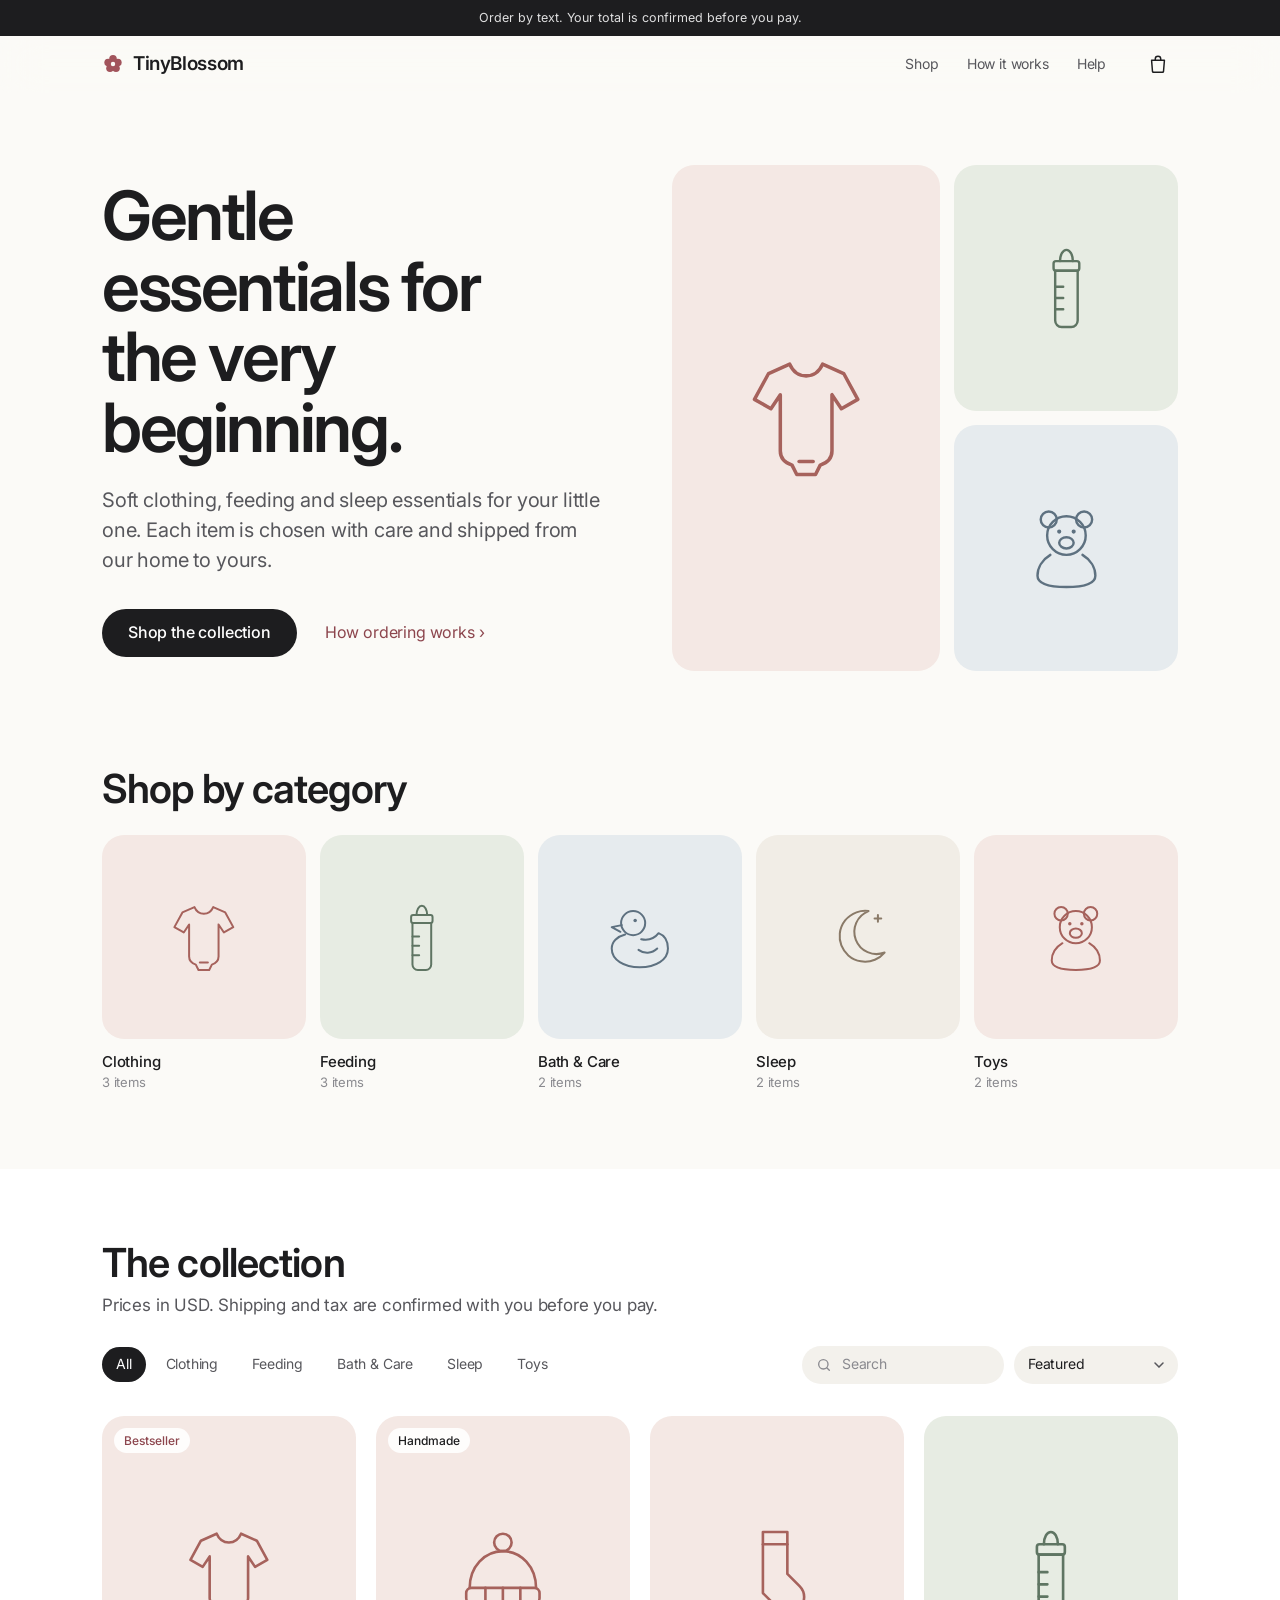
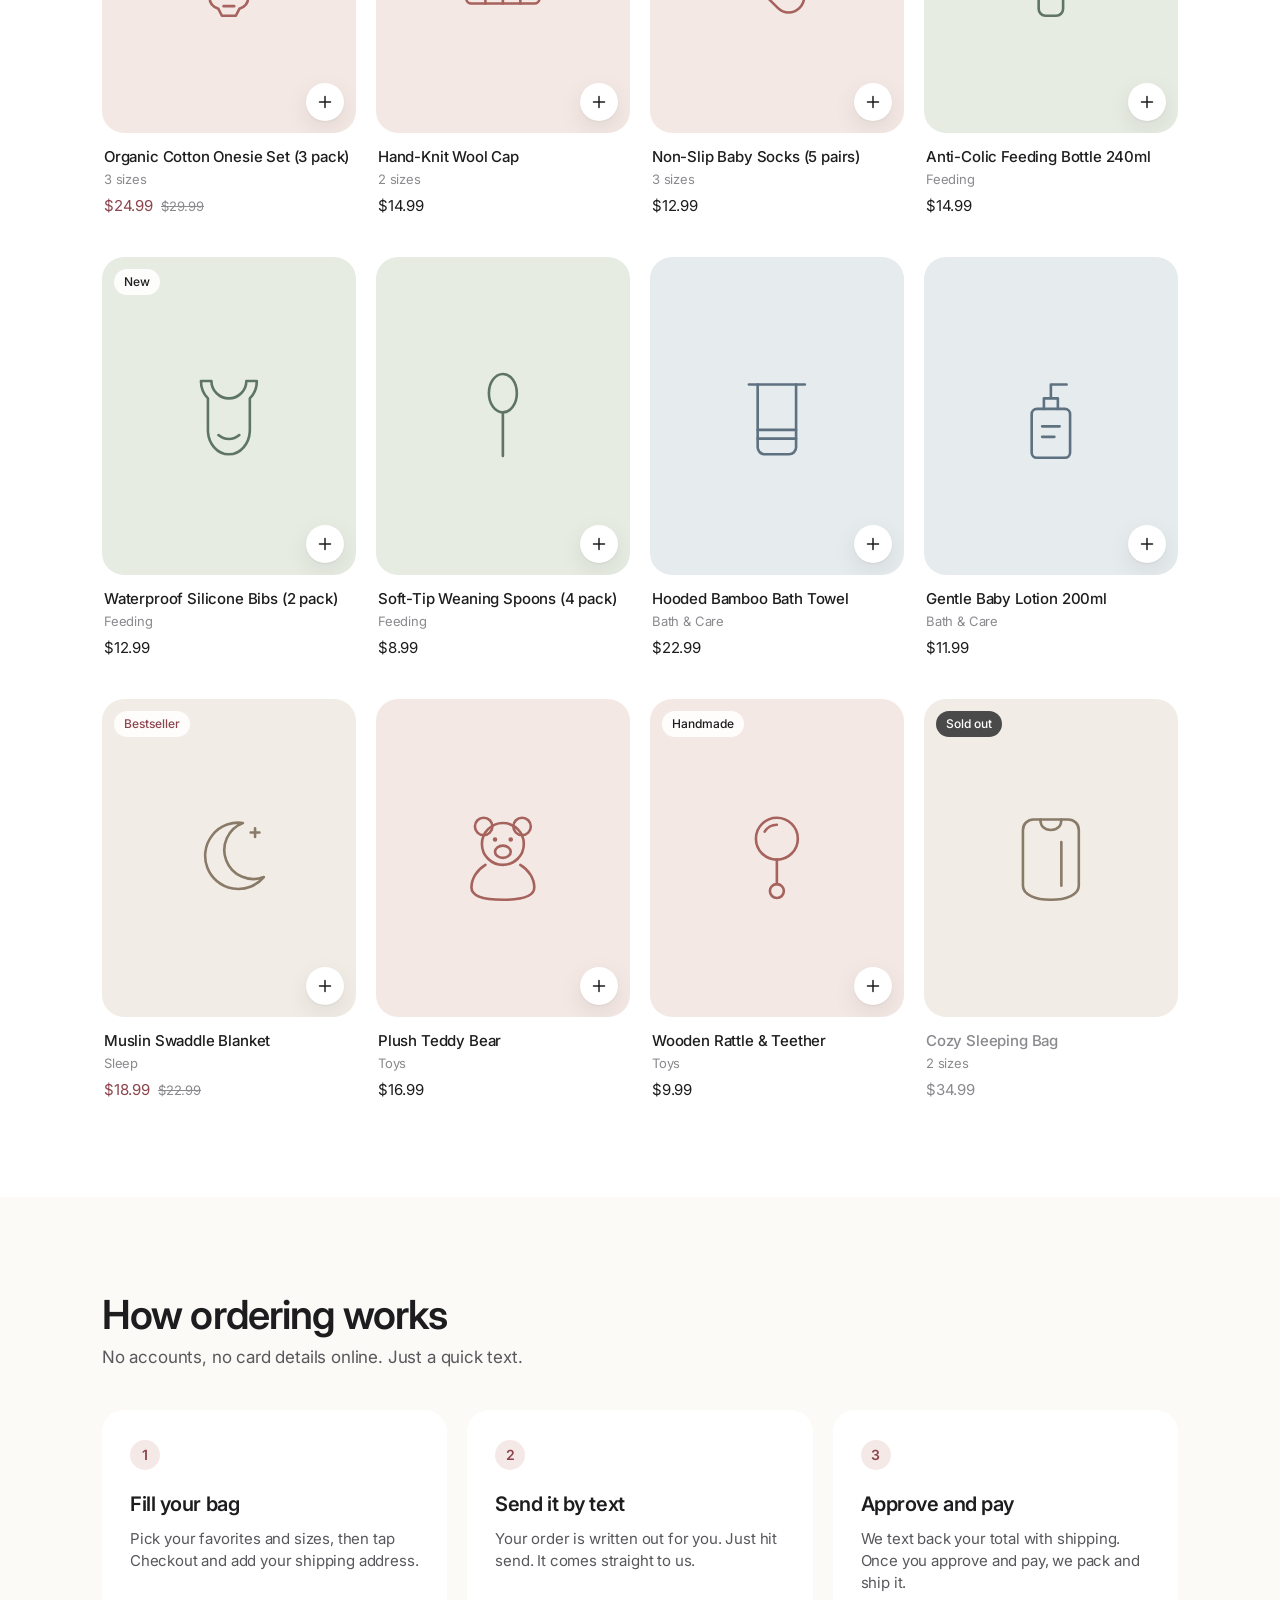
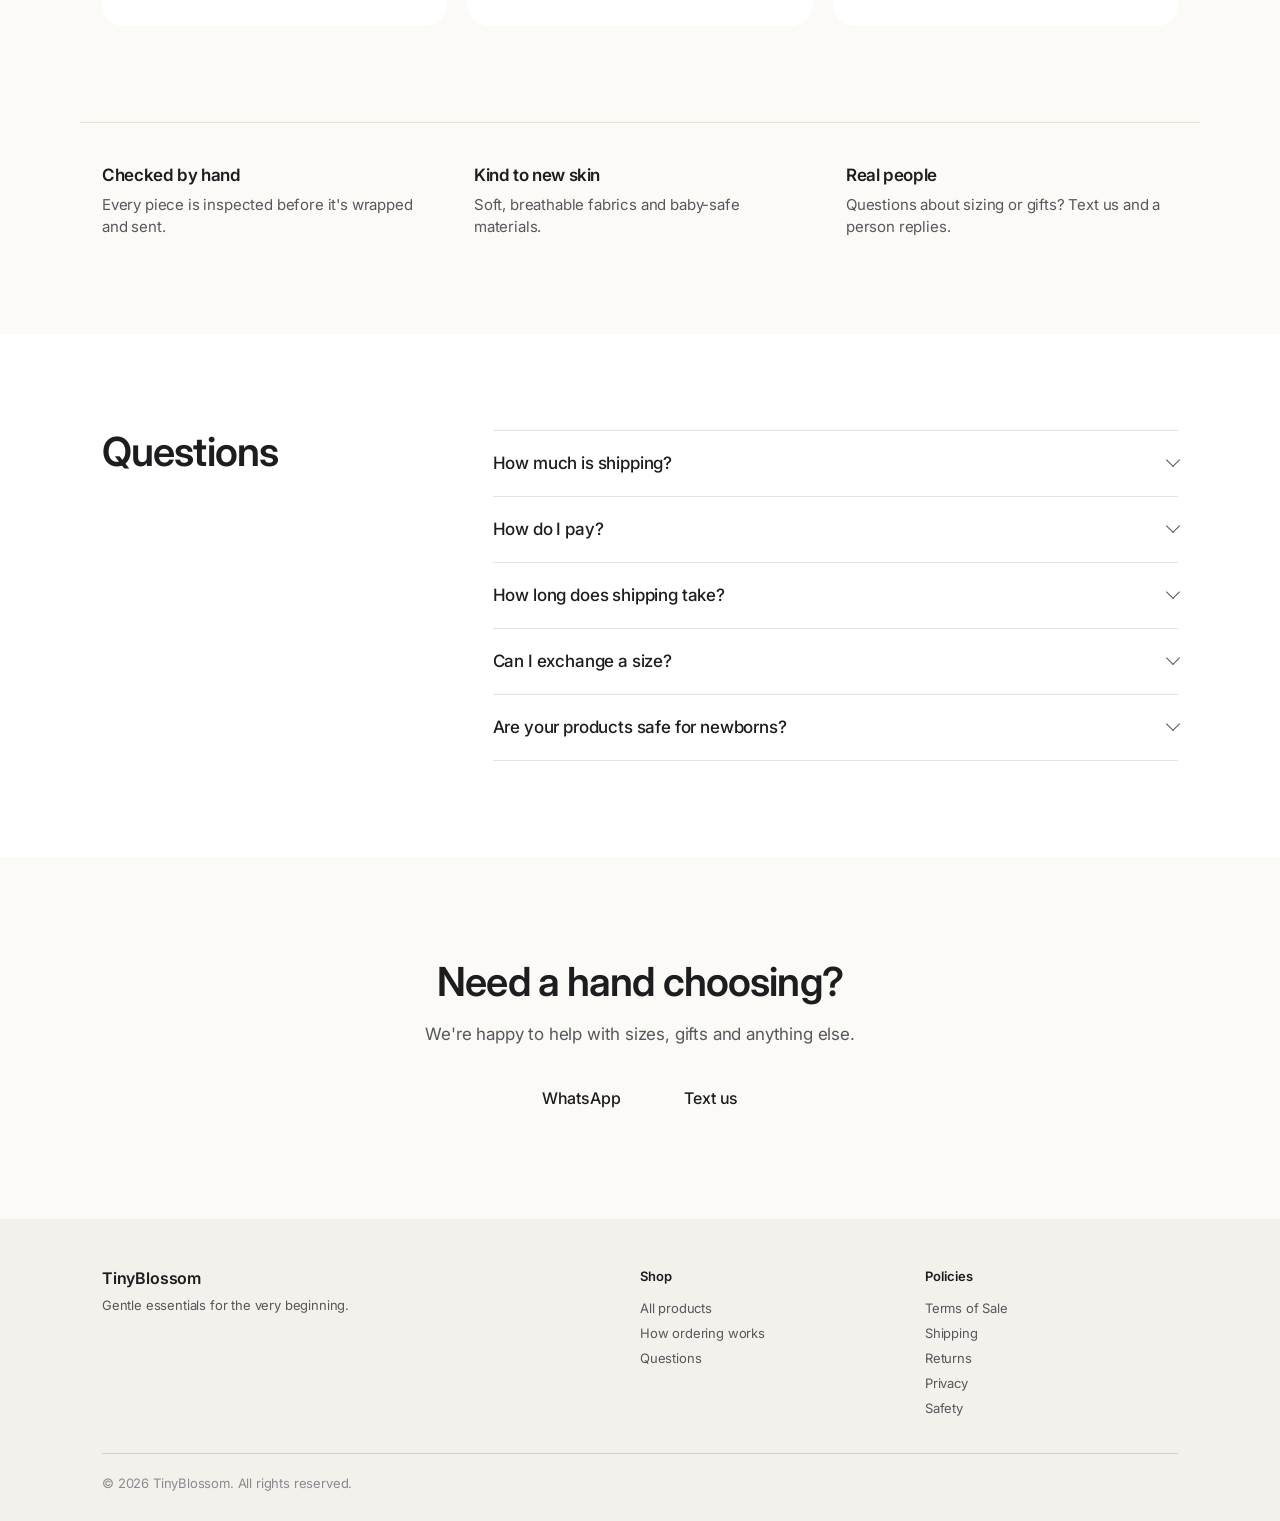
==== commit 0106d053: "Read the upgraded shop sheet: status, stock, sales, gallery, settings Products now support sale pric" ====
--- a/index.html
+++ b/index.html
@@ -232,6 +232,7 @@
         <div><span>Shipping &amp; tax</span><span id="delivery"></span></div>
         <p class="ship-note">We'll text you the final total to approve before you pay.</p>
         <p class="free-note" id="freeNote"></p>
+        <p class="vacation-note" id="vacationNote"></p>
       </div>
       <button class="btn btn-primary btn-block" id="checkoutBtn">Check out</button>
       <div class="send-btns" id="sendBtns" hidden>
--- a/styles.css
+++ b/styles.css
@@ -70,6 +70,7 @@
 /* ---------- Announcement + header ---------- */
 .announce { background: var(--ink); color: rgba(255, 255, 255, .86); text-align: center; font-size: 12.5px; letter-spacing: 0; padding: 9px 16px; }
 .announce:empty { display: none; }
+.announce.vacation { background: #8A4B00; color: #fff; }
 
 .header { position: sticky; top: 0; z-index: 20; background: rgba(251, 250, 247, .82); backdrop-filter: saturate(180%) blur(20px); -webkit-backdrop-filter: saturate(180%) blur(20px); border-bottom: 1px solid transparent; transition: border-color .2s; }
 .header.scrolled { border-bottom-color: var(--line); }
@@ -157,6 +158,9 @@
 .tag { position: absolute; top: 12px; left: 12px; padding: 4px 10px; border-radius: 999px; background: rgba(255, 255, 255, .9); font-size: 12px; font-weight: 500; color: var(--ink); letter-spacing: 0; }
 .tag.sale { color: var(--accent-ink); }
 .tag.out { background: rgba(29, 29, 31, .78); color: #fff; }
+.tag.low { color: #8A4B00; }
+.tag.soon { background: var(--ink); color: #fff; }
+.card.coming-soon .price { color: var(--ink-3); }
 .quick-add { position: absolute; right: 12px; bottom: 12px; width: 38px; height: 38px; border-radius: 50%; border: 0; background: var(--surface); box-shadow: var(--shadow-float); display: grid; place-items: center; cursor: pointer; color: var(--ink); transition: transform .2s var(--ease), background-color .2s; }
 .quick-add:hover { transform: scale(1.08); }
 .quick-add.added { background: var(--ink); color: #fff; }
@@ -219,7 +223,20 @@
 @keyframes rise { from { opacity: 0; transform: translateY(16px) scale(.985); } }
 .modal .close { position: absolute; top: 16px; right: 16px; z-index: 2; background: rgba(255, 255, 255, .85); }
 .pm { display: grid; grid-template-columns: 1.05fr 1fr; }
-.pm-media { display: grid; place-items: center; min-height: 460px; }
+.pm-gallery { display: flex; flex-direction: column; min-width: 0; }
+.pm-media { display: grid; place-items: center; min-height: 460px; flex: 1; }
+.pm-media img { width: 100%; height: 100%; object-fit: cover; }
+.pm-thumbs { display: flex; gap: 8px; padding: 10px; background: var(--surface); }
+.pm-thumb { width: 56px; height: 56px; padding: 0; border: 1px solid var(--line); border-radius: var(--r-sm); overflow: hidden; cursor: pointer; background: var(--fill); }
+.pm-thumb img { width: 100%; height: 100%; object-fit: cover; }
+.pm-thumb[aria-pressed="true"] { border-color: var(--ink); box-shadow: inset 0 0 0 1px var(--ink); }
+.low-note { display: inline-block; margin-top: 10px; font-size: 13px; font-weight: 500; color: #8A4B00; }
+.pm-details { margin: 18px 0 0; display: grid; gap: 8px; font-size: 14px; }
+.pm-details div { display: grid; grid-template-columns: 84px 1fr; gap: 12px; }
+.pm-details dt { color: var(--ink-3); }
+.pm-details dd { margin: 0; color: var(--ink-2); }
+.vacation-note { font-size: 13px; color: #8A4B00; }
+.vacation-note:empty { display: none; }
 .pm-media svg { width: 46%; }
 .pm-info { padding: 48px 44px 40px; display: flex; flex-direction: column; }
 .pm-cat { font-size: 13px; color: var(--ink-3); }
